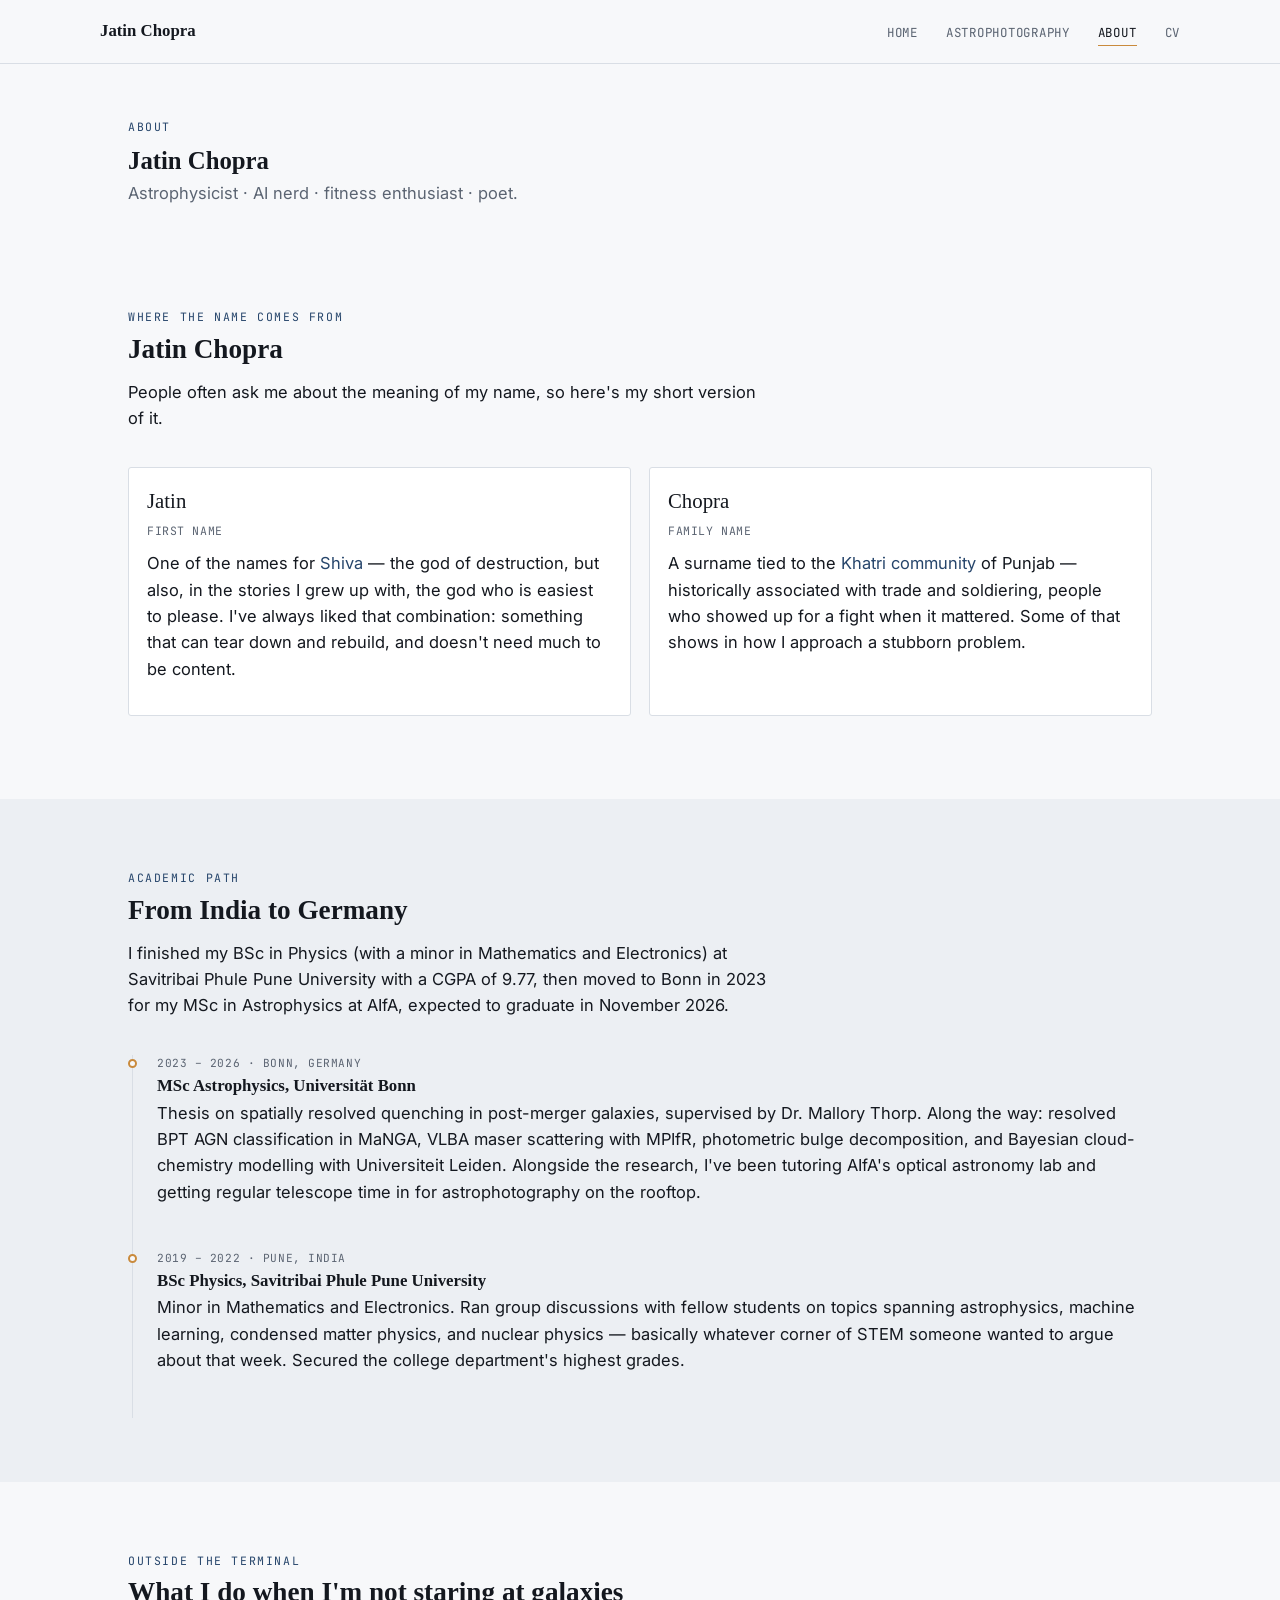
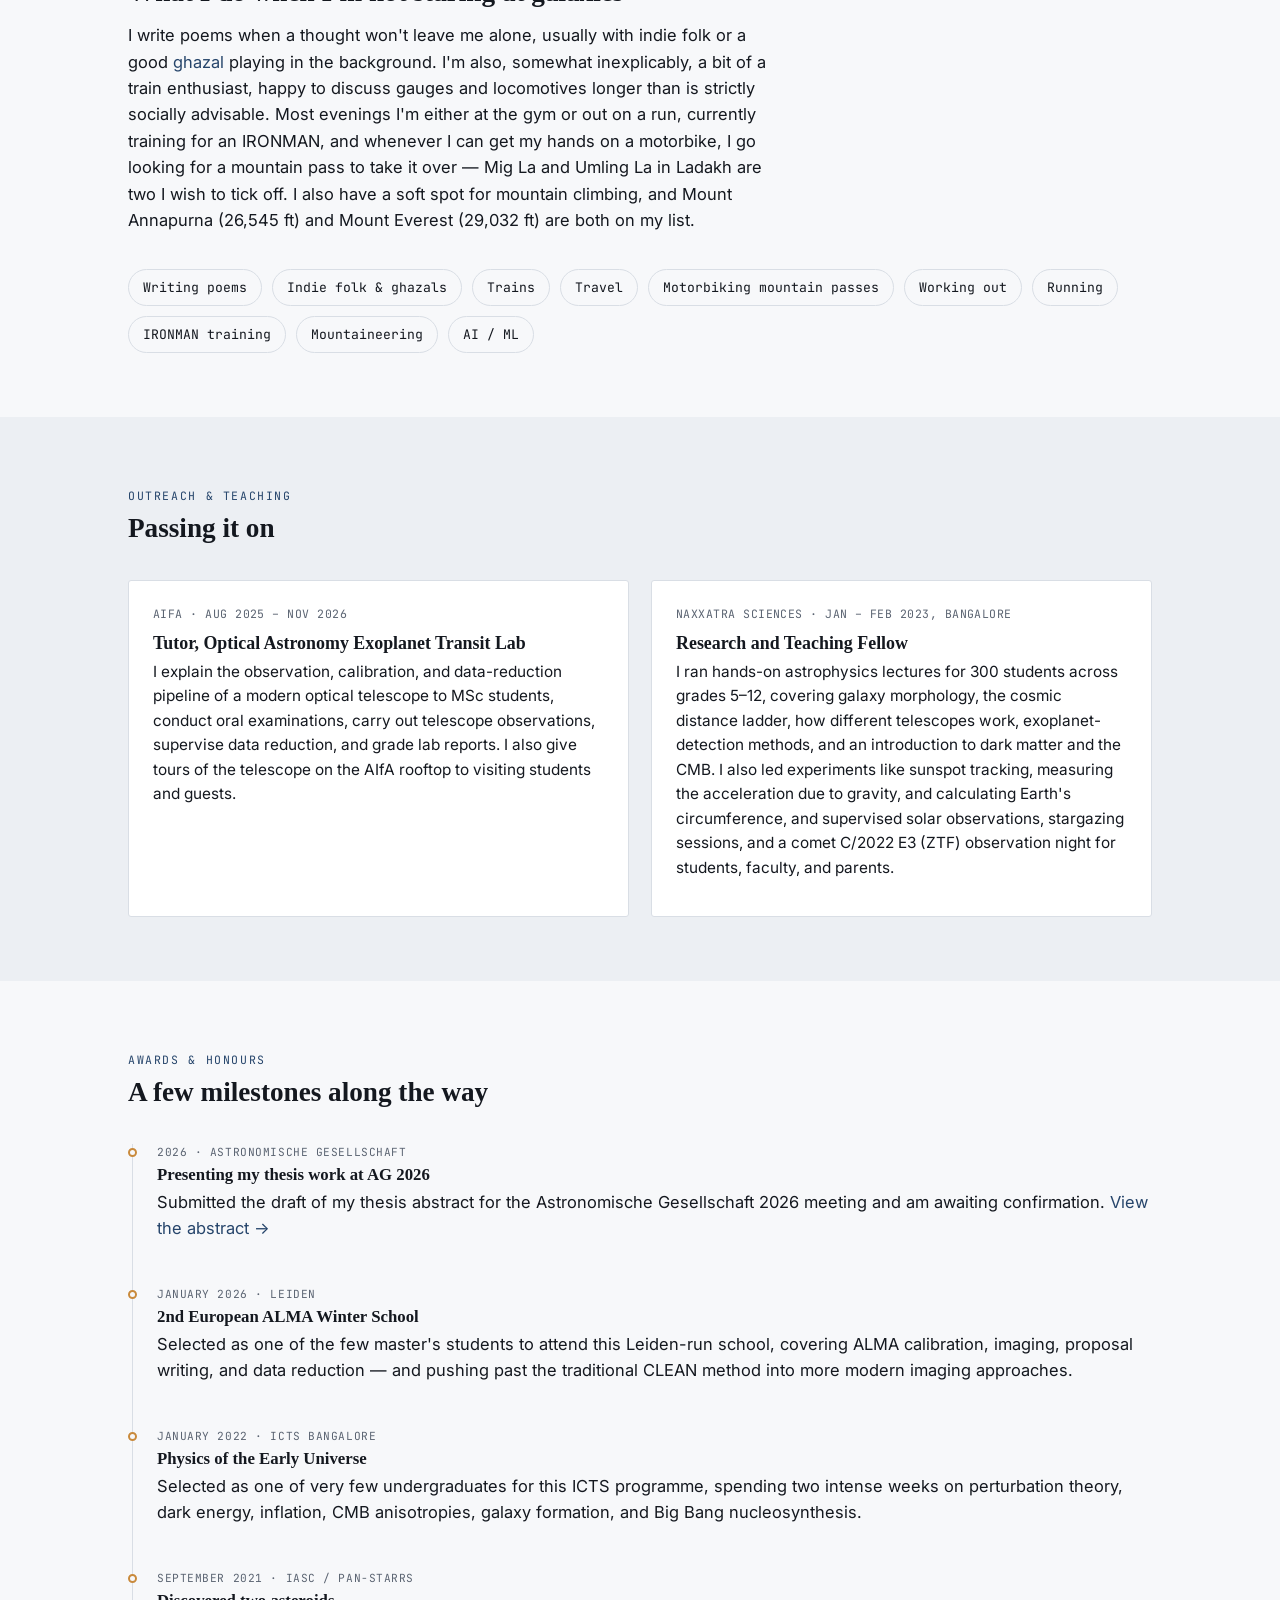
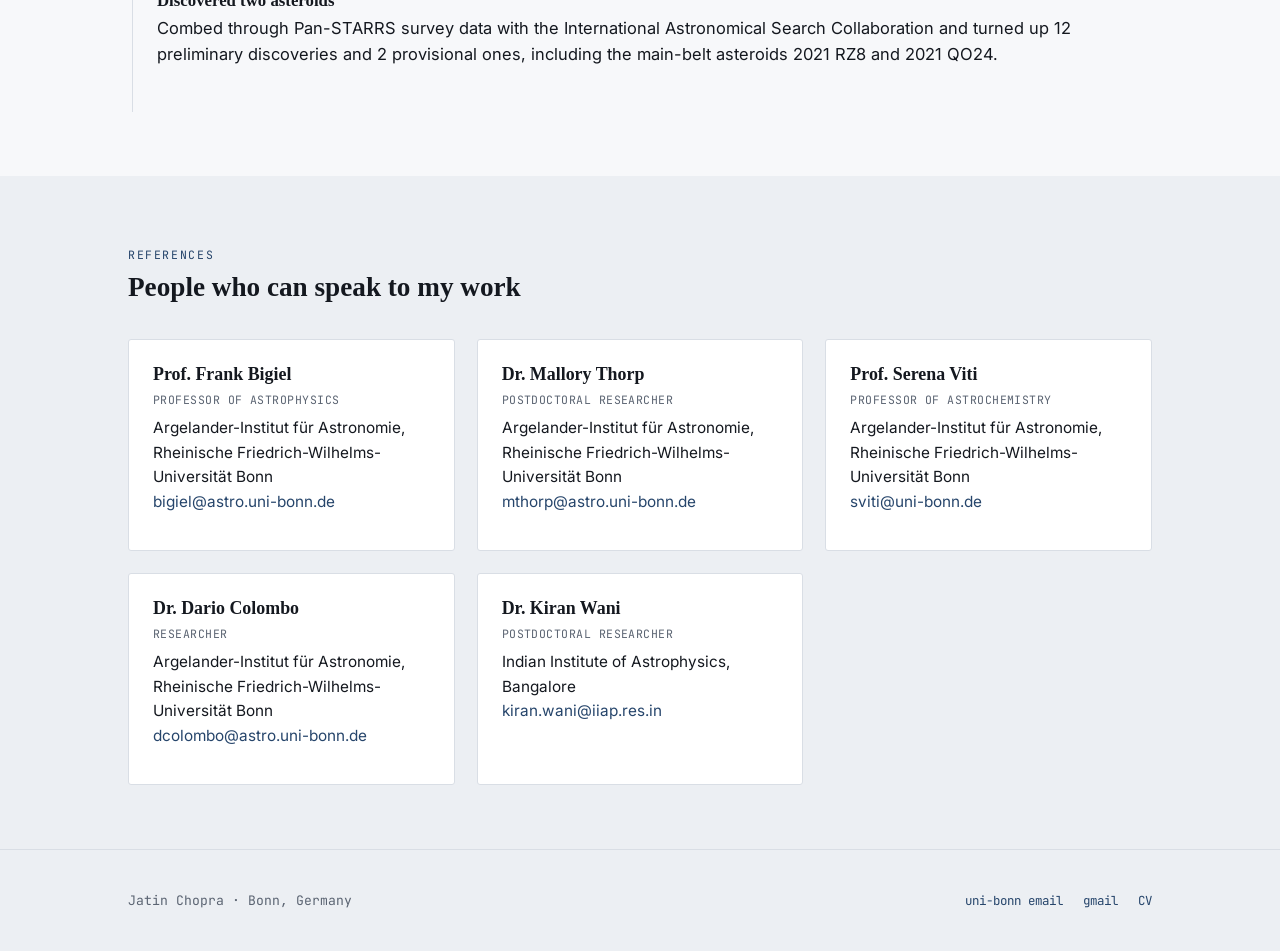
==== about.html @ f771fae5 "Update about.html" ====
<!DOCTYPE html>
<html lang="en">
<head>
<meta charset="UTF-8">
<meta name="viewport" content="width=device-width, initial-scale=1.0">
<title>About — Jatin Chopra</title>
<meta name="description" content="About Jatin Chopra: the meaning of his name, his academic path, and life outside astrophysics.">
<link rel="preconnect" href="https://fonts.googleapis.com">
<link rel="preconnect" href="https://fonts.gstatic.com" crossorigin>
<link href="https://fonts.googleapis.com/css2?family=Playfair+Display:wght@500;600;700&family=Inter:wght@400;500;600&family=JetBrains+Mono:wght@400;500&display=swap" rel="stylesheet">
<link rel="stylesheet" href="css/style.css?v=5">
</head>
<body>

<header class="site-header">
  <nav class="nav container">
    <a class="nav-name" href="index.html">Jatin Chopra</a>
    <button class="navtoggle" aria-label="Toggle navigation" aria-expanded="false">Menu</button>
    <ul class="nav-links">
      <li><a href="index.html">Home</a></li>
      <li><a href="astrophotography.html">Astrophotography</a></li>
      <li><a href="about.html" aria-current="page">About</a></li>
      <li><a href="assets/docs/Jatin_Chopra_CV.pdf">CV</a></li>
    </ul>
  </nav>
</header>

<main>

  <section style="padding:48px 0 32px;">
    <div class="container">
      <div class="eyebrow">About</div>
      <h1 style="margin-bottom:.2em;">Jatin Chopra</h1>
      <p style="color:var(--muted); margin:0;">Astrophysicist · AI nerd · fitness enthusiast · poet.</p>
    </div>
  </section>

  <!-- ============ NAME ============ -->
  <section>
    <div class="container">
      <div class="section-head">
        <div class="eyebrow">Where the name comes from</div>
        <h2>Jatin Chopra</h2>
        <p>People often ask me about the meaning of my name, so here's my short version of it.</p>
      </div>
      <div class="name-glyphs">
        <div class="name-glyph">
          <div class="word">Jatin</div>
          <div class="gloss">first name</div>
          <p style="margin-top:.6em;">One of the names for <a href="https://en.wikipedia.org/wiki/Shiva">Shiva</a> — the god of destruction, but also, in the stories I grew up with, the god who is easiest to please. I've always liked that combination: something that can tear down and rebuild, and doesn't need much to be content.</p>
        </div>
        <div class="name-glyph">
          <div class="word">Chopra</div>
          <div class="gloss">family name</div>
          <p style="margin-top:.6em;">A surname tied to the <a href="https://en.wikipedia.org/wiki/Chopra_(surname)">Khatri community</a> of Punjab — historically associated with trade and soldiering, people who showed up for a fight when it mattered. Some of that shows in how I approach a stubborn problem.</p>
        </div>
      </div>
    </div>
  </section>

  <!-- ============ ACADEMICS ============ -->
  <section class="bg-alt">
    <div class="container">
      <div class="section-head">
        <div class="eyebrow">Academic path</div>
        <h2>From India to Germany</h2>
        <p>I finished my BSc in Physics (with a minor in Mathematics and Electronics) at Savitribai Phule Pune University with a CGPA of 9.77, then moved to Bonn in 2023 for my MSc in Astrophysics at AIfA, expected to graduate in November 2026.</p>
      </div>
      <div class="timeline">
        <div class="entry">
          <div class="when">2023 – 2026 · Bonn, Germany</div>
          <h3>MSc Astrophysics, Universität Bonn</h3>
          <p>Thesis on spatially resolved quenching in post-merger galaxies, supervised by Dr. Mallory Thorp. Along the way: resolved BPT AGN classification in MaNGA, VLBA maser scattering with MPIfR, photometric bulge decomposition, and Bayesian cloud-chemistry modelling with Universiteit Leiden. Alongside the research, I've been tutoring AIfA's optical astronomy lab and getting regular telescope time in for astrophotography on the rooftop.</p>
        </div>
        <div class="entry">
          <div class="when">2019 – 2022 · Pune, India</div>
          <h3>BSc Physics, Savitribai Phule Pune University</h3>
          <p>Minor in Mathematics and Electronics. Ran group discussions with fellow students on topics spanning astrophysics, machine learning, condensed matter physics, and nuclear physics — basically whatever corner of STEM someone wanted to argue about that week. Secured the college department's highest grades.</p>
        </div>
      </div>
    </div>
  </section>

  <!-- ============ OUTSIDE THE TERMINAL ============ -->
  <section>
    <div class="container">
      <div class="section-head">
        <div class="eyebrow">Outside the terminal</div>
        <h2>What I do when I'm not staring at galaxies</h2>
        <p>I write poems when a thought won't leave me alone, usually with indie folk or a good <a href="https://en.wikipedia.org/wiki/Ghazal">ghazal</a> playing in the background. I'm also, somewhat inexplicably, a bit of a train enthusiast, happy to discuss gauges and locomotives longer than is strictly socially advisable. Most evenings I'm either at the gym or out on a run, currently training for an IRONMAN, and whenever I can get my hands on a motorbike, I go looking for a mountain pass to take it over — Mig La and Umling La in Ladakh are two  I wish to tick off. I also have a soft spot for mountain climbing, and Mount Annapurna (26,545 ft) and Mount Everest (29,032 ft) are both on my list.</p>
      </div>
      <ul class="interest-list">
        <li>Writing poems</li>
        <li>Indie folk &amp; ghazals</li>
        <li>Trains</li>
        <li>Travel</li>
        <li>Motorbiking mountain passes</li>
        <li>Working out</li>
        <li>Running</li>
        <li>IRONMAN training</li>
        <li>Mountaineering</li>
        <li>AI / ML</li>
      </ul>
    </div>
  </section>

  <!-- ============ OUTREACH ============ -->
  <section class="bg-alt">
    <div class="container">
      <div class="section-head">
        <div class="eyebrow">Outreach &amp; teaching</div>
        <h2>Passing it on</h2>
      </div>
      <div class="card-grid">
        <div class="card">
          <div class="meta">AIfA · Aug 2025 – Nov 2026</div>
          <h3>Tutor, Optical Astronomy Exoplanet Transit Lab</h3>
          <p>I explain the observation, calibration, and data-reduction pipeline of a modern optical telescope to MSc students, conduct oral examinations, carry out telescope observations, supervise data reduction, and grade lab reports. I also give tours of the telescope on the AIfA rooftop to visiting students and guests.</p>
        </div>
        <div class="card">
          <div class="meta">Naxxatra Sciences · Jan – Feb 2023, Bangalore</div>
          <h3>Research and Teaching Fellow</h3>
          <p>I ran hands-on astrophysics lectures for 300 students across grades 5–12, covering galaxy morphology, the cosmic distance ladder, how different telescopes work, exoplanet-detection methods, and an introduction to dark matter and the CMB. I also led experiments like sunspot tracking, measuring the acceleration due to gravity, and calculating Earth's circumference, and supervised solar observations, stargazing sessions, and a comet C/2022 E3 (ZTF) observation night for students, faculty, and parents.</p>
        </div>
      </div>
    </div>
  </section>

  <!-- ============ AWARDS ============ -->
  <section>
    <div class="container">
      <div class="section-head">
        <div class="eyebrow">Awards &amp; honours</div>
        <h2>A few milestones along the way</h2>
      </div>
      <div class="timeline">
        <div class="entry">
          <div class="when">2026 · Astronomische Gesellschaft</div>
          <h3>Presenting my thesis work at AG 2026</h3>
          <p>Submitted the draft of my thesis abstract for the Astronomische Gesellschaft 2026 meeting and am awaiting confirmation. <a href="https://ag2026.astronomische-gesellschaft.de/view_abstract.php?id=138">View the abstract →</a></p>
        </div>
        <div class="entry">
          <div class="when">January 2026 · Leiden</div>
          <h3>2nd European ALMA Winter School</h3>
          <p>Selected as one of the few master's students to attend this Leiden-run school, covering ALMA calibration, imaging, proposal writing, and data reduction — and pushing past the traditional CLEAN method into more modern imaging approaches.</p>
        </div>
        <div class="entry">
          <div class="when">January 2022 · ICTS Bangalore</div>
          <h3>Physics of the Early Universe</h3>
          <p>Selected as one of very few undergraduates for this ICTS programme, spending two intense weeks on perturbation theory, dark energy, inflation, CMB anisotropies, galaxy formation, and Big Bang nucleosynthesis.</p>
        </div>
        <div class="entry">
          <div class="when">September 2021 · IASC / Pan-STARRS</div>
          <h3>Discovered two asteroids</h3>
          <p>Combed through Pan-STARRS survey data with the International Astronomical Search Collaboration and turned up 12 preliminary discoveries and 2 provisional ones, including the main-belt asteroids 2021 RZ8 and 2021 QO24.</p>
        </div>
      </div>
    </div>
  </section>

  <!-- ============ REFERENCES ============ -->
  <section class="bg-alt">
    <div class="container">
      <div class="section-head">
        <div class="eyebrow">References</div>
        <h2>People who can speak to my work</h2>
      </div>
      <div class="card-grid">
        <div class="card">
          <h3>Prof. Frank Bigiel</h3>
          <p class="meta" style="margin-bottom:.6em;">Professor of Astrophysics</p>
          <p>Argelander-Institut für Astronomie, Rheinische Friedrich-Wilhelms-Universität Bonn<br><a href="mailto:bigiel@astro.uni-bonn.de">bigiel@astro.uni-bonn.de</a></p>
        </div>
        <div class="card">
          <h3>Dr. Mallory Thorp</h3>
          <p class="meta" style="margin-bottom:.6em;">Postdoctoral Researcher</p>
          <p>Argelander-Institut für Astronomie, Rheinische Friedrich-Wilhelms-Universität Bonn<br><a href="mailto:mthorp@astro.uni-bonn.de">mthorp@astro.uni-bonn.de</a></p>
        </div>
        <div class="card">
          <h3>Prof. Serena Viti</h3>
          <p class="meta" style="margin-bottom:.6em;">Professor of Astrochemistry</p>
          <p>Argelander-Institut für Astronomie, Rheinische Friedrich-Wilhelms-Universität Bonn<br><a href="mailto:sviti@uni-bonn.de">sviti@uni-bonn.de</a></p>
        </div>
        <div class="card">
          <h3>Dr. Dario Colombo</h3>
          <p class="meta" style="margin-bottom:.6em;">Researcher</p>
          <p>Argelander-Institut für Astronomie, Rheinische Friedrich-Wilhelms-Universität Bonn<br><a href="mailto:dcolombo@astro.uni-bonn.de">dcolombo@astro.uni-bonn.de</a></p>
        </div>
        <div class="card">
          <h3>Dr. Kiran Wani</h3>
          <p class="meta" style="margin-bottom:.6em;">Postdoctoral Researcher</p>
          <p>Indian Institute of Astrophysics, Bangalore<br><a href="mailto:kiran.wani@iiap.res.in">kiran.wani@iiap.res.in</a></p>
        </div>
      </div>
    </div>
  </section>

</main>

<footer class="site-footer">
  <div class="container footer-grid">
    <span class="footer-note">Jatin Chopra · Bonn, Germany</span>
    <ul class="footer-links">
      <li><a href="mailto:s56jchop@uni-bonn.de">uni-bonn email</a></li>
      <li><a href="mailto:choprajatin4421@gmail.com">gmail</a></li>
      <li><a href="assets/docs/Jatin_Chopra_CV.pdf">CV</a></li>
    </ul>
  </div>
</footer>

<script src="js/main.js"></script>
</body>
</html>
---- css/style.css ----
/* =========================================================
   Jatin Chopra — personal site
   Design tokens
   ========================================================= */
:root{
  --bg:        #F7F8FA;
  --bg-alt:    #ECEFF3;
  --panel:     #FFFFFF;
  --ink:       #14181F;
  --muted:     #5B6472;
  --line:      #D9DEE5;
  --accent:    #26456B;   /* deep sky indigo   */
  --accent-2:  #C98A3C;   /* warm starlight amber, used sparingly */
  --accent-soft: #E7ECF3;
  --mono: 'JetBrains Mono', ui-monospace, SFMono-Regular, Menlo, monospace;
  --serif: 'Fraunces', Georgia, 'Times New Roman', serif;
  --sans: 'Inter', -apple-system, BlinkMacSystemFont, 'Segoe UI', sans-serif;
  --radius: 3px;
  --maxw: 1080px;
}

*, *::before, *::after{ box-sizing:border-box; }
html{ scroll-behavior:smooth; }
body{
  margin:0;
  background:var(--bg);
  color:var(--ink);
  font-family:var(--sans);
  font-size:16.5px;
  line-height:1.6;
  -webkit-font-smoothing:antialiased;
}
img{ max-width:100%; display:block; }
a{ color:var(--accent); text-decoration:none; }
a:hover{ text-decoration:underline; }
a:focus-visible, button:focus-visible, .navtoggle:focus-visible{
  outline:2px solid var(--accent-2);
  outline-offset:3px;
}
h1,h2,h3{ font-family:var(--serif); font-weight:600; line-height:1.15; margin:0 0 .5em; color:var(--ink); }
p{ margin:0 0 1em; }
.container{ max-width:var(--maxw); margin:0 auto; padding:0 28px; }

.eyebrow{
  font-family:var(--mono);
  font-size:.72rem;
  letter-spacing:.14em;
  text-transform:uppercase;
  color:var(--accent);
  display:inline-block;
  margin-bottom:.9em;
}

/* ---------------------------------------------------------
   Nav
   --------------------------------------------------------- */
.site-header{
  border-bottom:1px solid var(--line);
  background:var(--bg);
  position:sticky; top:0; z-index:50;
}
.nav{
  display:flex; align-items:center; justify-content:space-between;
  padding:18px 0;
}
.nav-name{
  font-family:var(--serif);
  font-weight:600;
  font-size:1.05rem;
  color:var(--ink);
  text-decoration:none;
}
.nav-name:hover{ text-decoration:none; color:var(--accent); }
.nav-links{
  display:flex; gap:28px; list-style:none; margin:0; padding:0;
}
.nav-links a{
  font-family:var(--mono);
  font-size:.78rem;
  letter-spacing:.06em;
  text-transform:uppercase;
  color:var(--muted);
  padding-bottom:4px;
  border-bottom:1px solid transparent;
}
.nav-links a:hover, .nav-links a[aria-current="page"]{
  color:var(--ink);
  text-decoration:none;
  border-bottom:1px solid var(--accent-2);
}
.navtoggle{
  display:none;
  background:none; border:1px solid var(--line); border-radius:var(--radius);
  padding:8px 10px; cursor:pointer; color:var(--ink);
}

/* ---------------------------------------------------------
   Hero
   --------------------------------------------------------- */
.hero{
  position:relative;
  padding:64px 0 56px;
  background-image: radial-gradient(var(--line) 1px, transparent 1px);
  background-size: 22px 22px;
  background-position: -8px -8px;
  overflow:hidden;
}
.hero::after{
  /* fade the star-field so it reads as texture, not pattern */
  content:"";
  position:absolute; inset:0;
  background:linear-gradient(180deg, rgba(247,248,250,.35) 0%, var(--bg) 78%);
  pointer-events:none;
}
.hero-grid{
  position:relative; z-index:1;
  display:grid;
  grid-template-columns:1.25fr .75fr;
  gap:48px;
  align-items:center;
}
.hero h1{ font-size:clamp(2.1rem, 4vw, 3.1rem); }
.hero .tagline{ font-size:1.15rem; color:var(--muted); max-width:46ch; }
.hero .lede{ max-width:56ch; color:var(--ink); }

.status-pill{
  display:inline-flex; align-items:center; gap:8px;
  font-family:var(--mono); font-size:.75rem; letter-spacing:.03em;
  background:var(--accent-soft); color:var(--accent);
  border:1px solid var(--accent); border-radius:20px;
  padding:6px 14px; margin-bottom:1.2em;
}
.status-pill .dot{
  width:7px; height:7px; border-radius:50%;
  background:var(--accent-2);
  box-shadow:0 0 0 3px rgba(201,138,60,.25);
}

/* Portrait — telescope-eyepiece framing */
.portrait-wrap{ display:flex; justify-content:center; }
.portrait-frame{
  position:relative;
  width:min(280px, 80%);
  aspect-ratio:1/1;
  border-radius:50%;
  border:1px solid var(--line);
  padding:10px;
}
.portrait-frame::before{
  content:"";
  position:absolute; inset:0;
  border-radius:50%;
  border:1px dashed var(--line);
  margin:0;
}
.portrait-frame .tick{
  position:absolute;
  background:var(--accent-2);
}
.portrait-frame .tick.n{ top:-1px; left:50%; width:1px; height:12px; transform:translateX(-50%); }
.portrait-frame .tick.s{ bottom:-1px; left:50%; width:1px; height:12px; transform:translateX(-50%); }
.portrait-frame .tick.e{ right:-1px; top:50%; height:1px; width:12px; transform:translateY(-50%); }
.portrait-frame .tick.w{ left:-1px; top:50%; height:1px; width:12px; transform:translateY(-50%); }
.portrait-frame .img-slot{
  width:100%; height:100%;
  border-radius:50%;
  overflow:hidden;
  background:var(--bg-alt);
  display:flex; align-items:center; justify-content:center;
  color:var(--muted);
  font-family:var(--mono); font-size:.7rem; text-align:center; padding:14px;
}
.portrait-frame img{ width:100%; height:100%; object-fit:cover; border-radius:50%; }

/* ---------------------------------------------------------
   Observation log — signature element
   --------------------------------------------------------- */
.log-card{
  margin-top:36px;
  background:var(--ink);
  color:#DDE3EA;
  border-radius:var(--radius);
  font-family:var(--mono);
  font-size:.82rem;
  overflow:hidden;
}
.log-card .log-title{
  display:flex; align-items:center; gap:8px;
  padding:9px 16px;
  background:#1D2530;
  color:#8B95A3;
  font-size:.72rem;
  letter-spacing:.08em;
  text-transform:uppercase;
}
.log-card .log-title .lights{ display:flex; gap:5px; margin-right:6px; }
.log-card .log-title .lights span{ width:7px; height:7px; border-radius:50%; background:#3A4452; display:inline-block; }
.log-card .log-body{ padding:16px 20px 18px; }
.log-row{ display:flex; gap:14px; padding:3px 0; }
.log-row .k{ color:#7C8798; width:110px; flex:none; }
.log-row .v{ color:#E7ECF3; }
.log-row .v a{ color:#E7ECF3; text-decoration:underline; }
.log-row .v.highlight{ color:var(--accent-2); }
.cursor{ display:inline-block; width:7px; height:1em; background:var(--accent-2); vertical-align:text-bottom; animation:blink 1.1s steps(1) infinite; }
@keyframes blink{ 50%{ opacity:0; } }

/* ---------------------------------------------------------
   Sections
   --------------------------------------------------------- */
section{ padding:64px 0; }
.section-head{ margin-bottom:36px; max-width:64ch; }
.section-head h2{ font-size:1.7rem; }
.section-head .eyebrow{ margin-bottom:.6em; }
.bg-alt{ background:var(--bg-alt); }

.card-grid{
  display:grid;
  grid-template-columns:repeat(auto-fit, minmax(280px,1fr));
  gap:22px;
}
.card{
  background:var(--panel);
  border:1px solid var(--line);
  border-radius:var(--radius);
  padding:24px 24px 22px;
}
.card h3{ font-size:1.12rem; margin-bottom:.35em; }
.card .meta{ font-family:var(--mono); font-size:.72rem; letter-spacing:.04em; color:var(--muted); text-transform:uppercase; margin-bottom:.8em; }
.card p{ color:var(--ink); font-size:.96rem; margin-bottom:.9em; }
.tag-row{ display:flex; flex-wrap:wrap; gap:6px; }
.tag{
  font-family:var(--mono); font-size:.68rem; letter-spacing:.02em;
  background:var(--accent-soft); color:var(--accent);
  border-radius:20px; padding:3px 10px;
}

.cta-row{ display:flex; gap:14px; flex-wrap:wrap; margin-top:1.4em; }
.btn{
  font-family:var(--mono); font-size:.78rem; letter-spacing:.03em; text-transform:uppercase;
  padding:11px 20px; border-radius:var(--radius);
  border:1px solid var(--accent);
}
.btn-primary{ background:var(--accent); color:#fff; }
.btn-primary:hover{ background:#1D3555; text-decoration:none; }
.btn-ghost{ color:var(--accent); background:transparent; }
.btn-ghost:hover{ background:var(--accent-soft); text-decoration:none; }

/* ---------------------------------------------------------
   Gallery (astrophotography)
   --------------------------------------------------------- */
.gallery{
  display:grid;
  grid-template-columns:repeat(auto-fit, minmax(300px,1fr));
  gap:26px;
}
.frame{
  background:var(--panel);
  border:1px solid var(--line);
  border-radius:var(--radius);
  overflow:hidden;
}
.frame .plate{
  aspect-ratio:4/3;
  background:
    radial-gradient(var(--line) 1px, transparent 1px) 0 0/16px 16px,
    var(--bg-alt);
  display:flex; align-items:center; justify-content:center;
  color:var(--muted); font-family:var(--mono); font-size:.72rem; text-align:center; padding:16px;
}
.frame .plate img{ width:100%; height:100%; object-fit:cover; }
.frame .caption{ padding:16px 18px 18px; }
.frame .caption h3{ font-size:1.05rem; margin-bottom:.15em; }
.frame .obj-meta{ font-family:var(--mono); font-size:.72rem; color:var(--muted); margin-bottom:.7em; letter-spacing:.02em; }
.frame .obj-meta span{ display:inline-block; margin-right:10px; }
.frame .obj-meta b{ color:var(--ink); font-weight:600; }

/* ---------------------------------------------------------
   About page bits
   --------------------------------------------------------- */
.split{
  display:grid;
  grid-template-columns:1fr 1fr;
  gap:44px;
  align-items:start;
}
.name-glyphs{
  display:flex; gap:18px; margin:1.2em 0;
}
.name-glyph{
  flex:1; border:1px solid var(--line); border-radius:var(--radius);
  padding:16px 18px; background:var(--panel);
}
.name-glyph .word{ font-family:var(--serif); font-size:1.3rem; margin-bottom:.2em; }
.name-glyph .gloss{ font-family:var(--mono); font-size:.72rem; color:var(--muted); text-transform:uppercase; letter-spacing:.05em; }

.interest-list{ list-style:none; margin:0; padding:0; display:flex; flex-wrap:wrap; gap:10px; }
.interest-list li{
  font-family:var(--mono); font-size:.82rem;
  border:1px solid var(--line); border-radius:20px;
  padding:7px 14px; color:var(--ink);
}

.timeline{ border-left:1px solid var(--line); padding-left:24px; margin-left:4px; }
.timeline .entry{ position:relative; padding-bottom:28px; }
.timeline .entry::before{
  content:""; position:absolute; left:-29px; top:4px;
  width:9px; height:9px; border-radius:50%;
  background:var(--bg); border:2px solid var(--accent-2);
}
.timeline .entry .when{ font-family:var(--mono); font-size:.7rem; color:var(--muted); text-transform:uppercase; letter-spacing:.05em; margin-bottom:.3em; }
.timeline .entry h3{ font-size:1.05rem; margin-bottom:.25em; }

/* ---------------------------------------------------------
   Footer
   --------------------------------------------------------- */
.site-footer{
  border-top:1px solid var(--line);
  padding:40px 0;
  background:var(--bg-alt);
}
.footer-grid{ display:flex; justify-content:space-between; flex-wrap:wrap; gap:20px; align-items:center; }
.footer-links{ display:flex; gap:20px; flex-wrap:wrap; list-style:none; margin:0; padding:0; font-family:var(--mono); font-size:.78rem; }
.footer-note{ color:var(--muted); font-size:.82rem; font-family:var(--mono); }

/* ---------------------------------------------------------
   Responsive
   --------------------------------------------------------- */
@media (max-width:820px){
  .hero-grid{ grid-template-columns:1fr; }
  .portrait-wrap{ order:-1; margin-bottom:8px; }
  .split{ grid-template-columns:1fr; }
  .name-glyphs{ flex-direction:column; }
}
@media (max-width:680px){
  .nav-links{
    position:fixed; inset:60px 0 auto 0; background:var(--bg);
    flex-direction:column; gap:0; border-bottom:1px solid var(--line);
    padding:8px 28px 16px; transform:translateY(-8px); opacity:0; pointer-events:none;
    transition:opacity .15s ease, transform .15s ease;
  }
  .nav-links.open{ opacity:1; transform:translateY(0); pointer-events:auto; }
  .nav-links li{ border-bottom:1px solid var(--line); }
  .nav-links a{ display:block; padding:14px 0; border-bottom:none !important; }
  .navtoggle{ display:inline-flex; }
  .log-row{ flex-direction:column; gap:1px; }
  .log-row .k{ width:auto; }
}
@media (prefers-reduced-motion: reduce){
  .cursor{ animation:none; }
  html{ scroll-behavior:auto; }
}
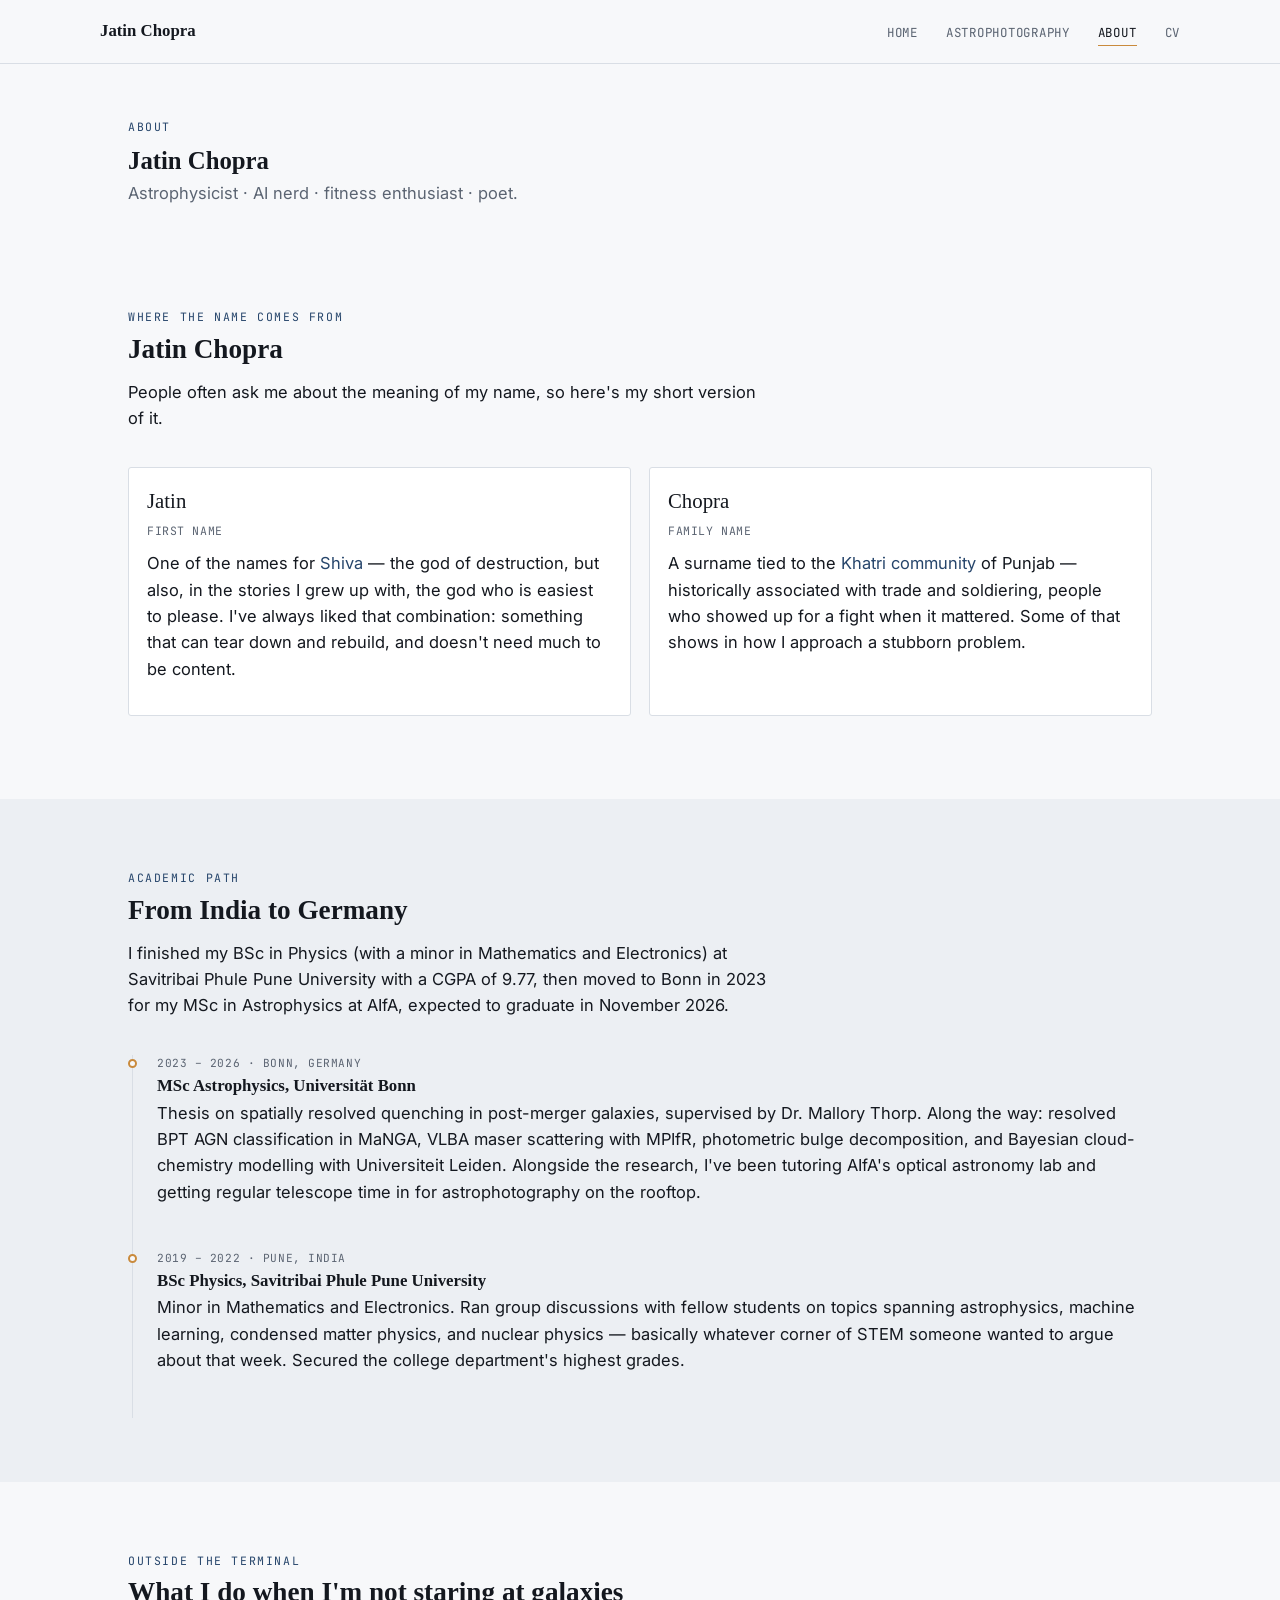
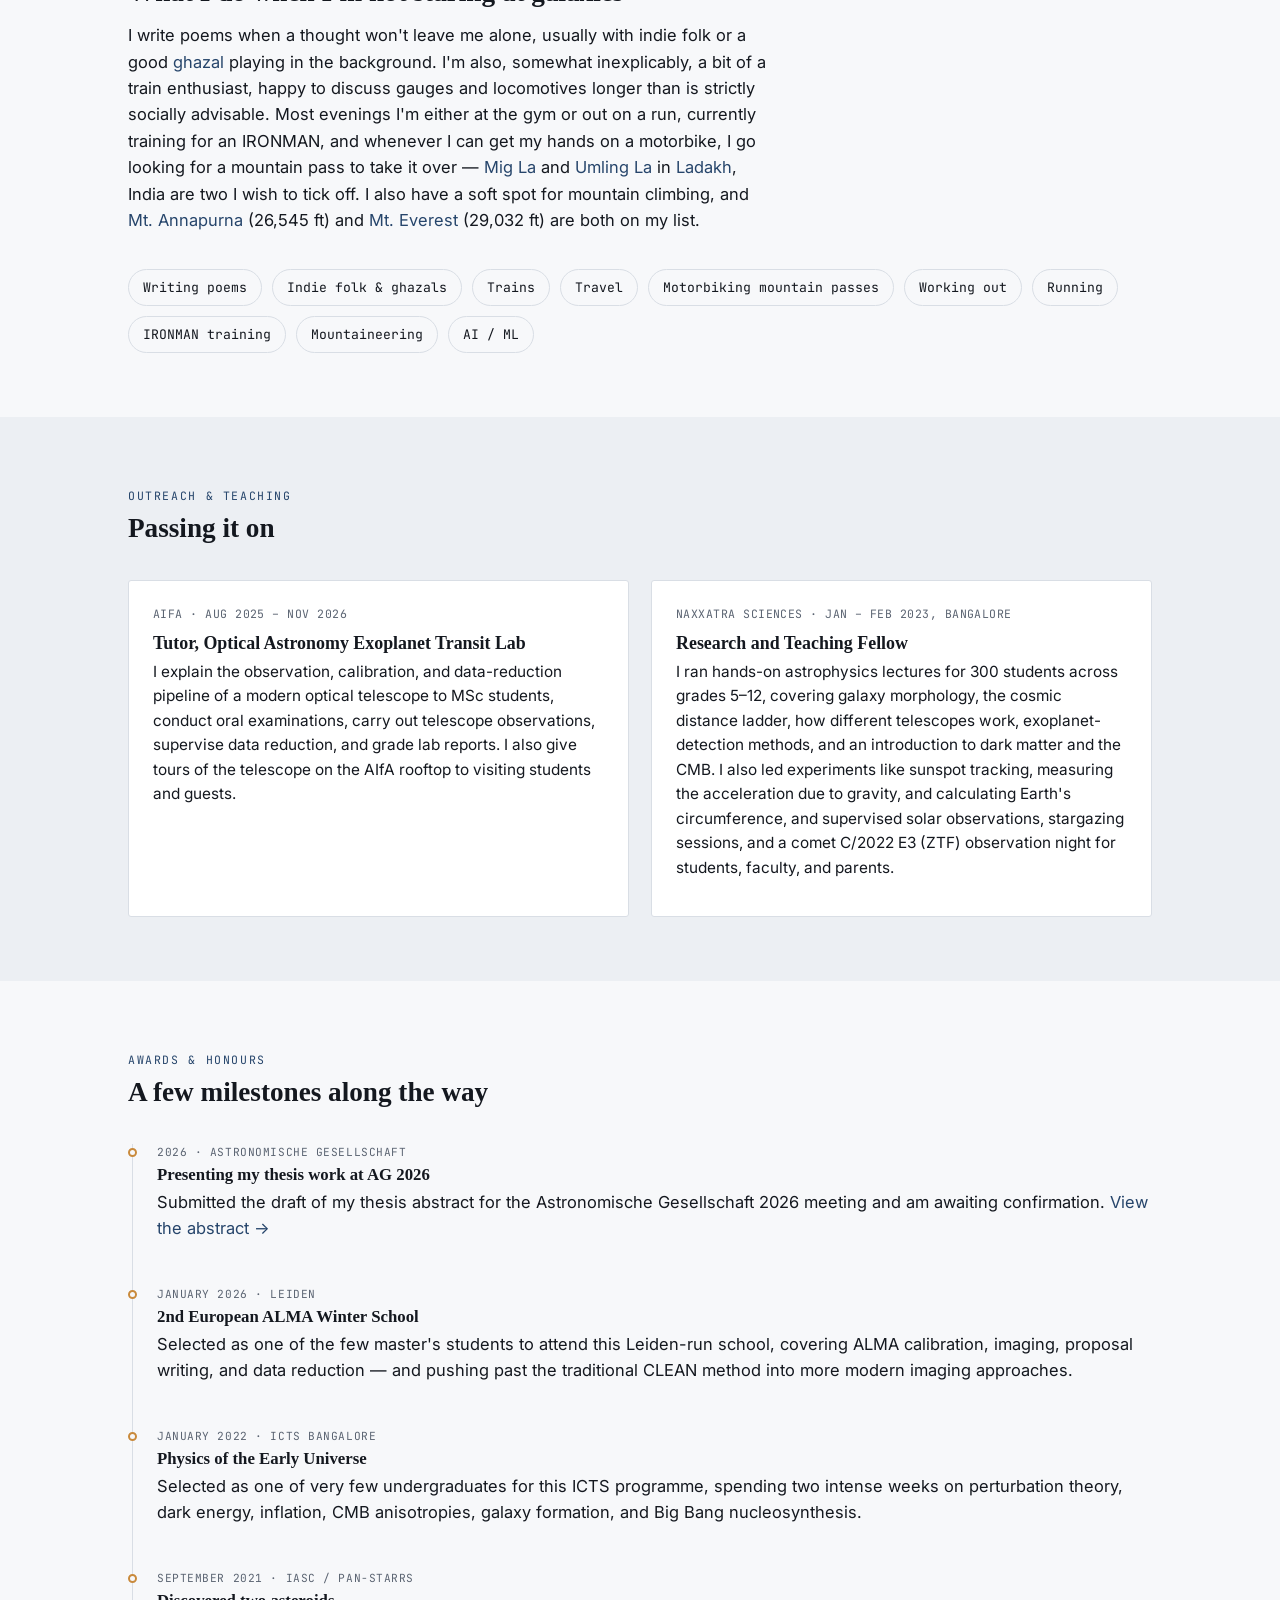
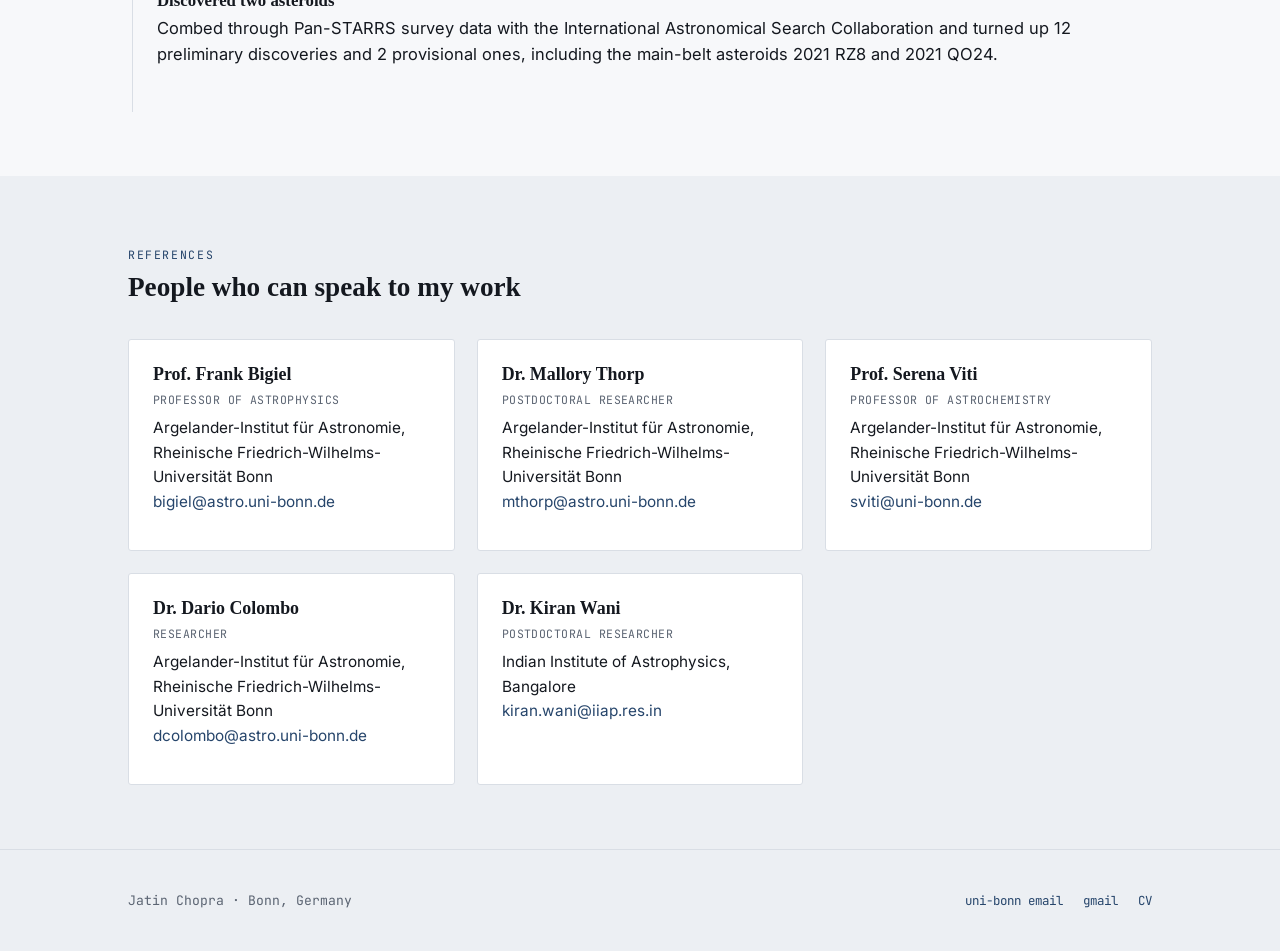
==== commit 1eb15dff: "Update about.html" ====
--- a/about.html
+++ b/about.html
@@ -87,7 +87,7 @@
       <div class="section-head">
         <div class="eyebrow">Outside the terminal</div>
         <h2>What I do when I'm not staring at galaxies</h2>
-        <p>I write poems when a thought won't leave me alone, usually with indie folk or a good <a href="https://en.wikipedia.org/wiki/Ghazal">ghazal</a> playing in the background. I'm also, somewhat inexplicably, a bit of a train enthusiast, happy to discuss gauges and locomotives longer than is strictly socially advisable. Most evenings I'm either at the gym or out on a run, currently training for an IRONMAN, and whenever I can get my hands on a motorbike, I go looking for a mountain pass to take it over — Mig La and Umling La in Ladakh are two  I wish to tick off. I also have a soft spot for mountain climbing, and Mount Annapurna (26,545 ft) and Mount Everest (29,032 ft) are both on my list.</p>
+        <p>I write poems when a thought won't leave me alone, usually with indie folk or a good <a href="https://en.wikipedia.org/wiki/Ghazal">ghazal</a> playing in the background. I'm also, somewhat inexplicably, a bit of a train enthusiast, happy to discuss gauges and locomotives longer than is strictly socially advisable. Most evenings I'm either at the gym or out on a run, currently training for an IRONMAN, and whenever I can get my hands on a motorbike, I go looking for a mountain pass to take it over — <a href="https://en.wikipedia.org/wiki/Mig_La">Mig La</a> and <a href="https://en.wikipedia.org/wiki/Umling_La">Umling La</a> in <a href="https://en.wikipedia.org/wiki/Ladakh">Ladakh</a>, India are two  I wish to tick off. I also have a soft spot for mountain climbing, and <a href="https://en.wikipedia.org/wiki/Annapurna">Mt. Annapurna</a> (26,545 ft) and <a href="https://en.wikipedia.org/wiki/Everest">Mt. Everest</a> (29,032 ft) are both on my list.</p>
       </div>
       <ul class="interest-list">
         <li>Writing poems</li>
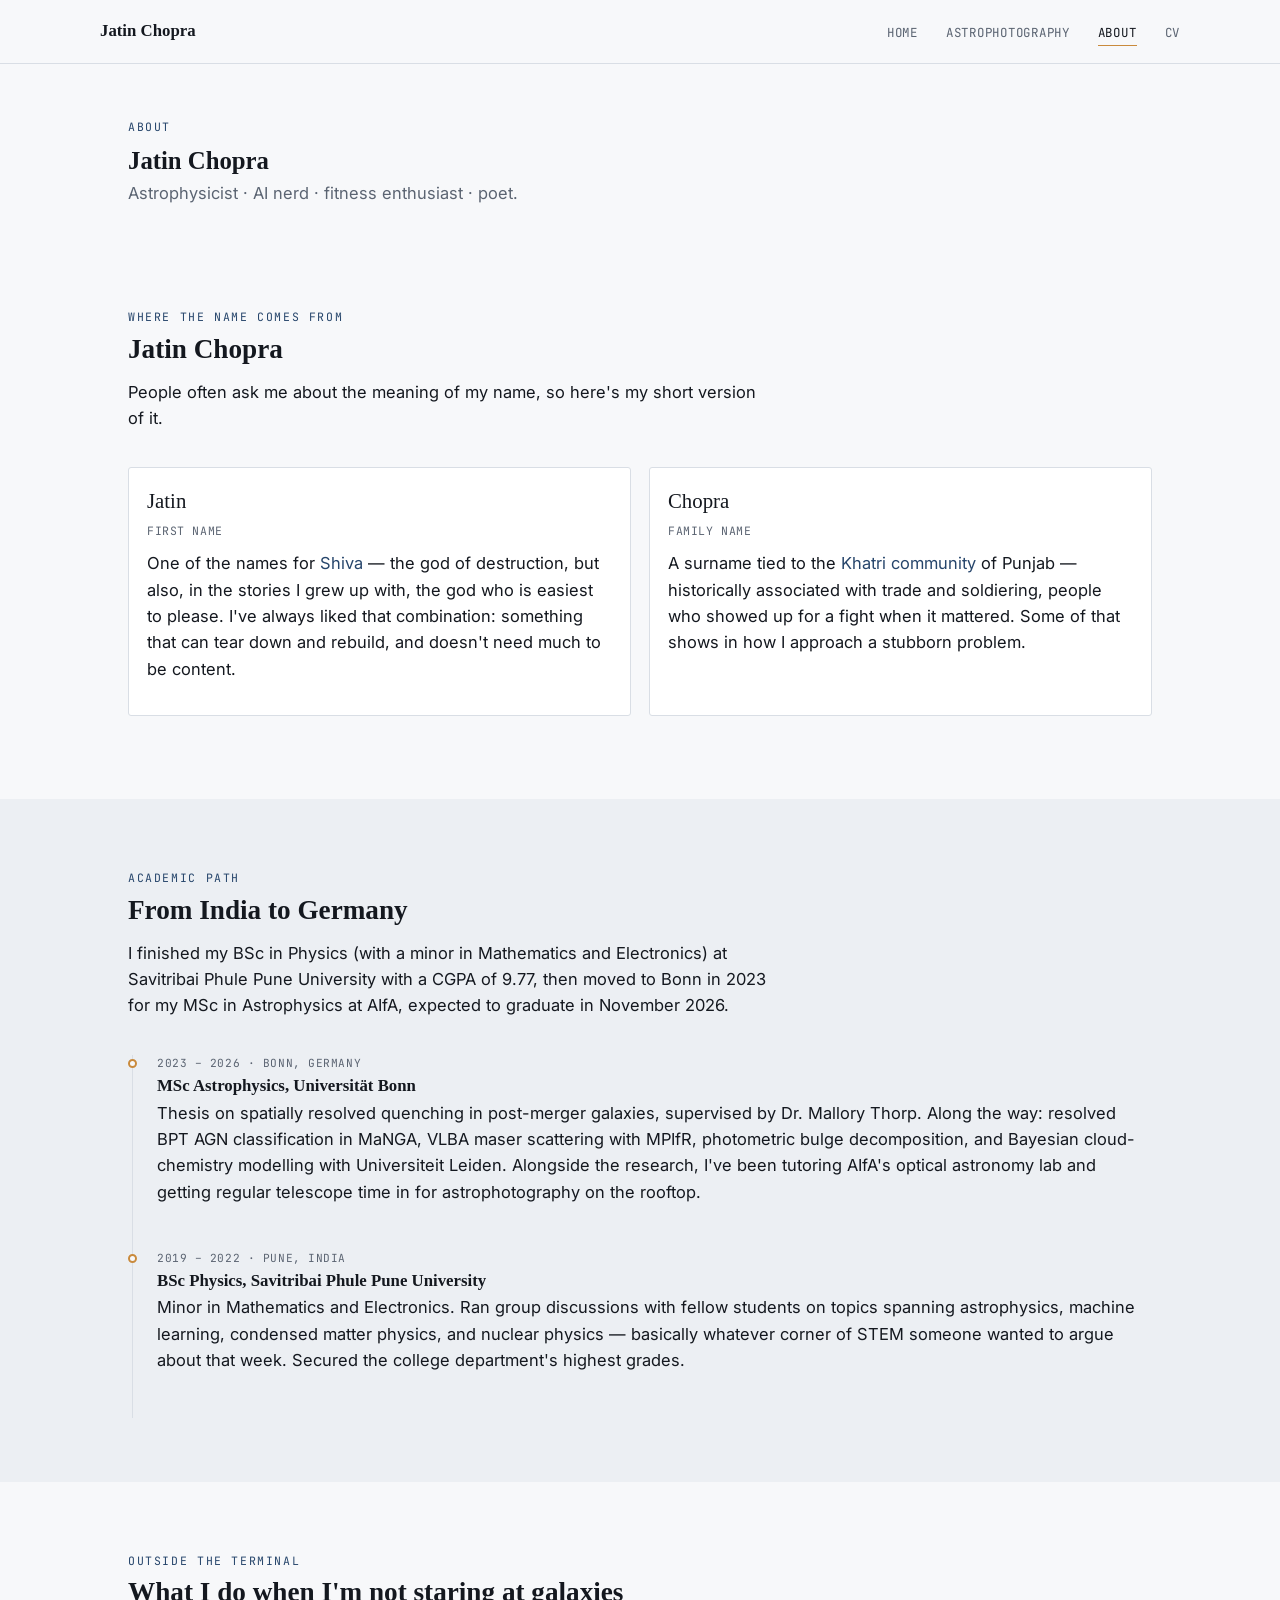
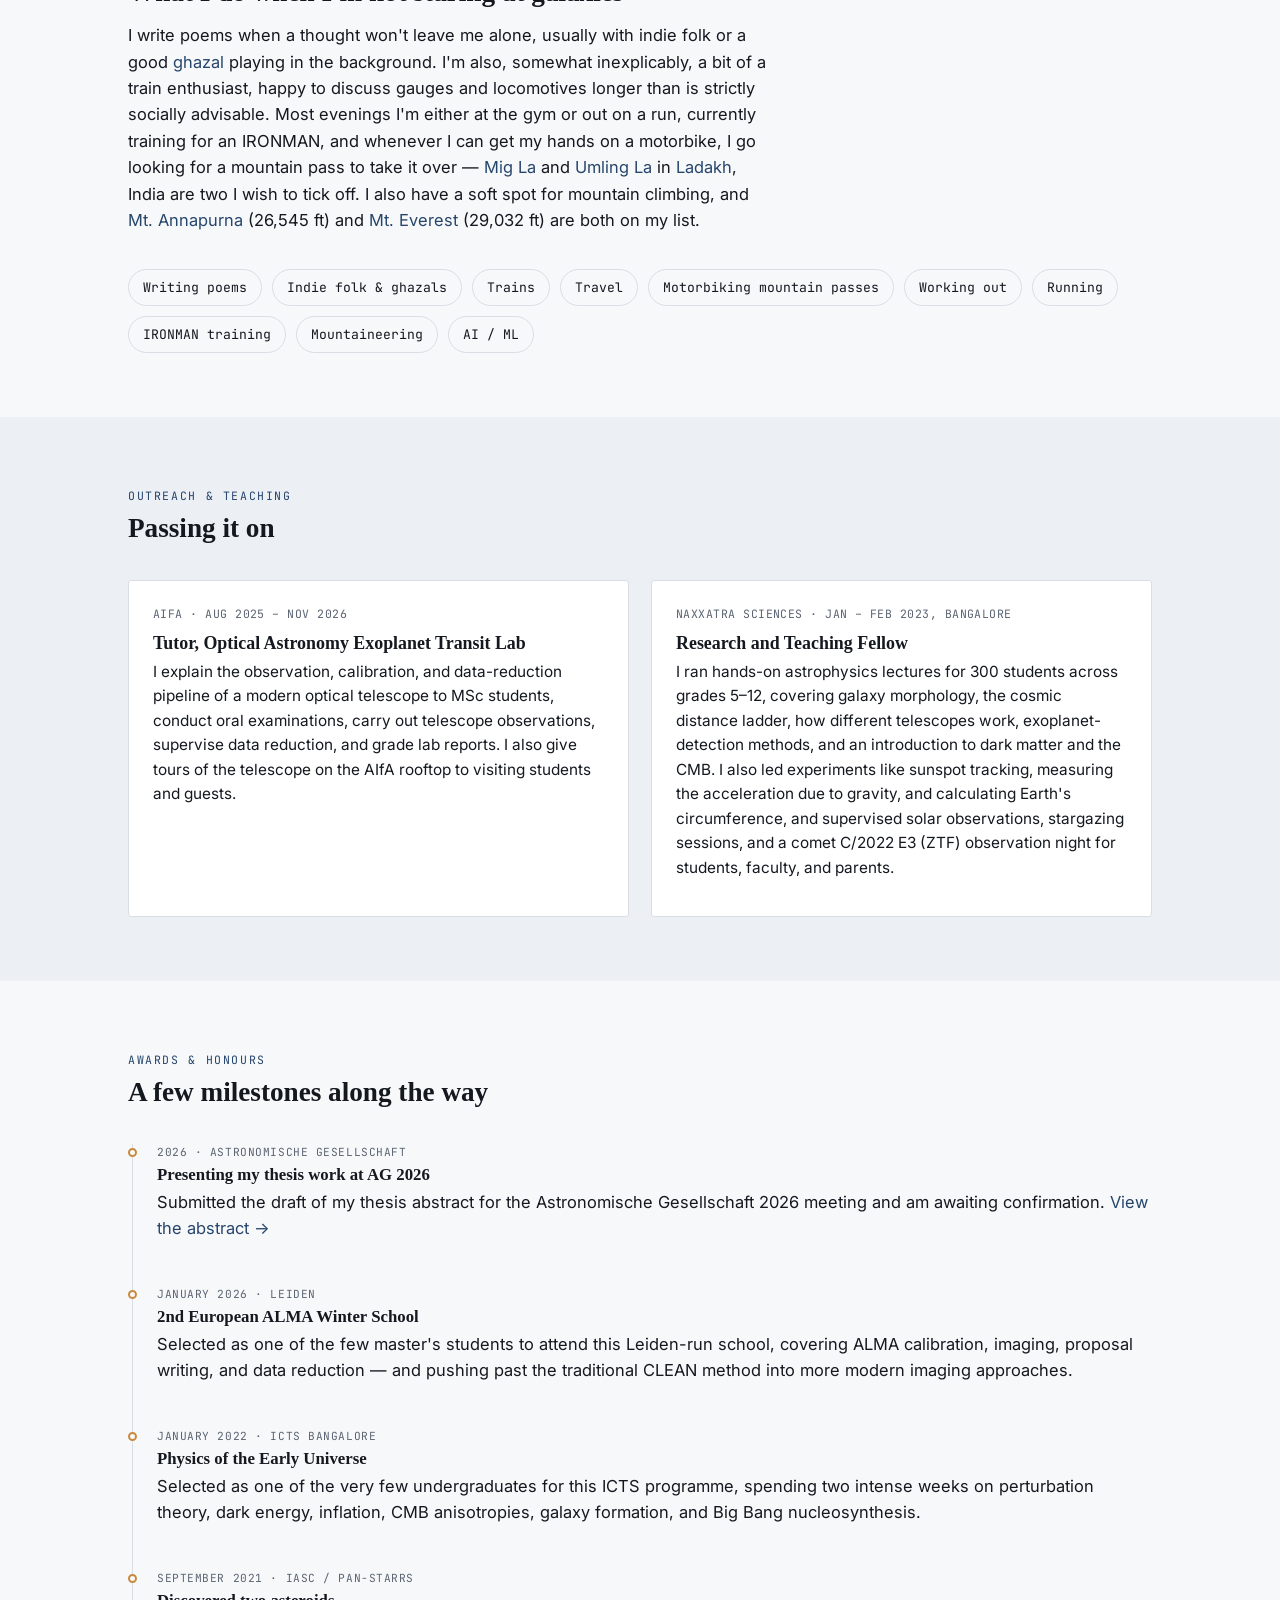
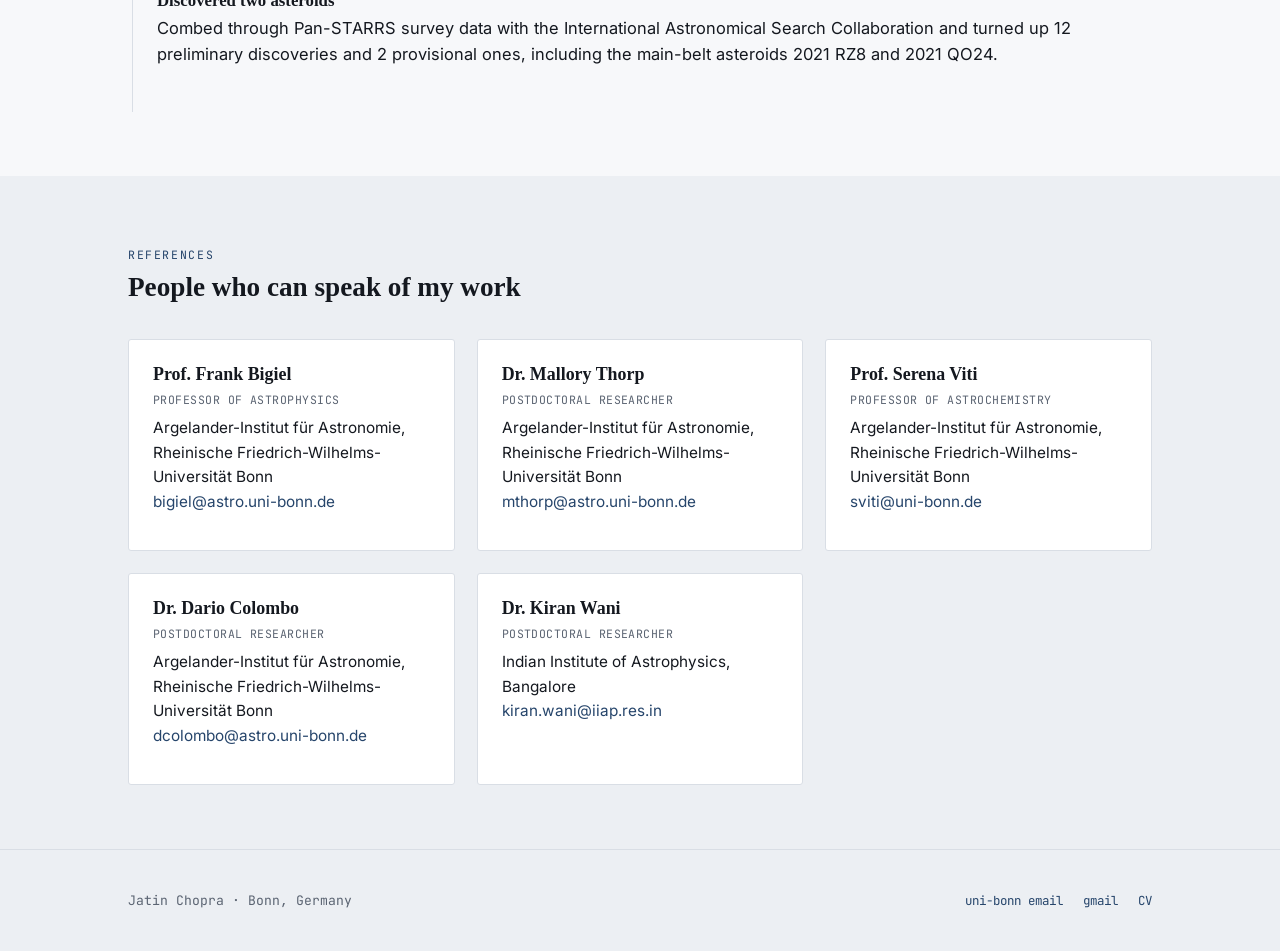
==== commit e77c7911: "Correct phrasing in about.html content" ====
--- a/about.html
+++ b/about.html
@@ -147,7 +147,7 @@
         <div class="entry">
           <div class="when">January 2022 · ICTS Bangalore</div>
           <h3>Physics of the Early Universe</h3>
-          <p>Selected as one of very few undergraduates for this ICTS programme, spending two intense weeks on perturbation theory, dark energy, inflation, CMB anisotropies, galaxy formation, and Big Bang nucleosynthesis.</p>
+          <p>Selected as one of the very few undergraduates for this ICTS programme, spending two intense weeks on perturbation theory, dark energy, inflation, CMB anisotropies, galaxy formation, and Big Bang nucleosynthesis.</p>
         </div>
         <div class="entry">
           <div class="when">September 2021 · IASC / Pan-STARRS</div>
@@ -163,7 +163,7 @@
     <div class="container">
       <div class="section-head">
         <div class="eyebrow">References</div>
-        <h2>People who can speak to my work</h2>
+        <h2>People who can speak of my work</h2>
       </div>
       <div class="card-grid">
         <div class="card">
@@ -183,7 +183,7 @@
         </div>
         <div class="card">
           <h3>Dr. Dario Colombo</h3>
-          <p class="meta" style="margin-bottom:.6em;">Researcher</p>
+          <p class="meta" style="margin-bottom:.6em;">Postdoctoral Researcher</p>
           <p>Argelander-Institut für Astronomie, Rheinische Friedrich-Wilhelms-Universität Bonn<br><a href="mailto:dcolombo@astro.uni-bonn.de">dcolombo@astro.uni-bonn.de</a></p>
         </div>
         <div class="card">
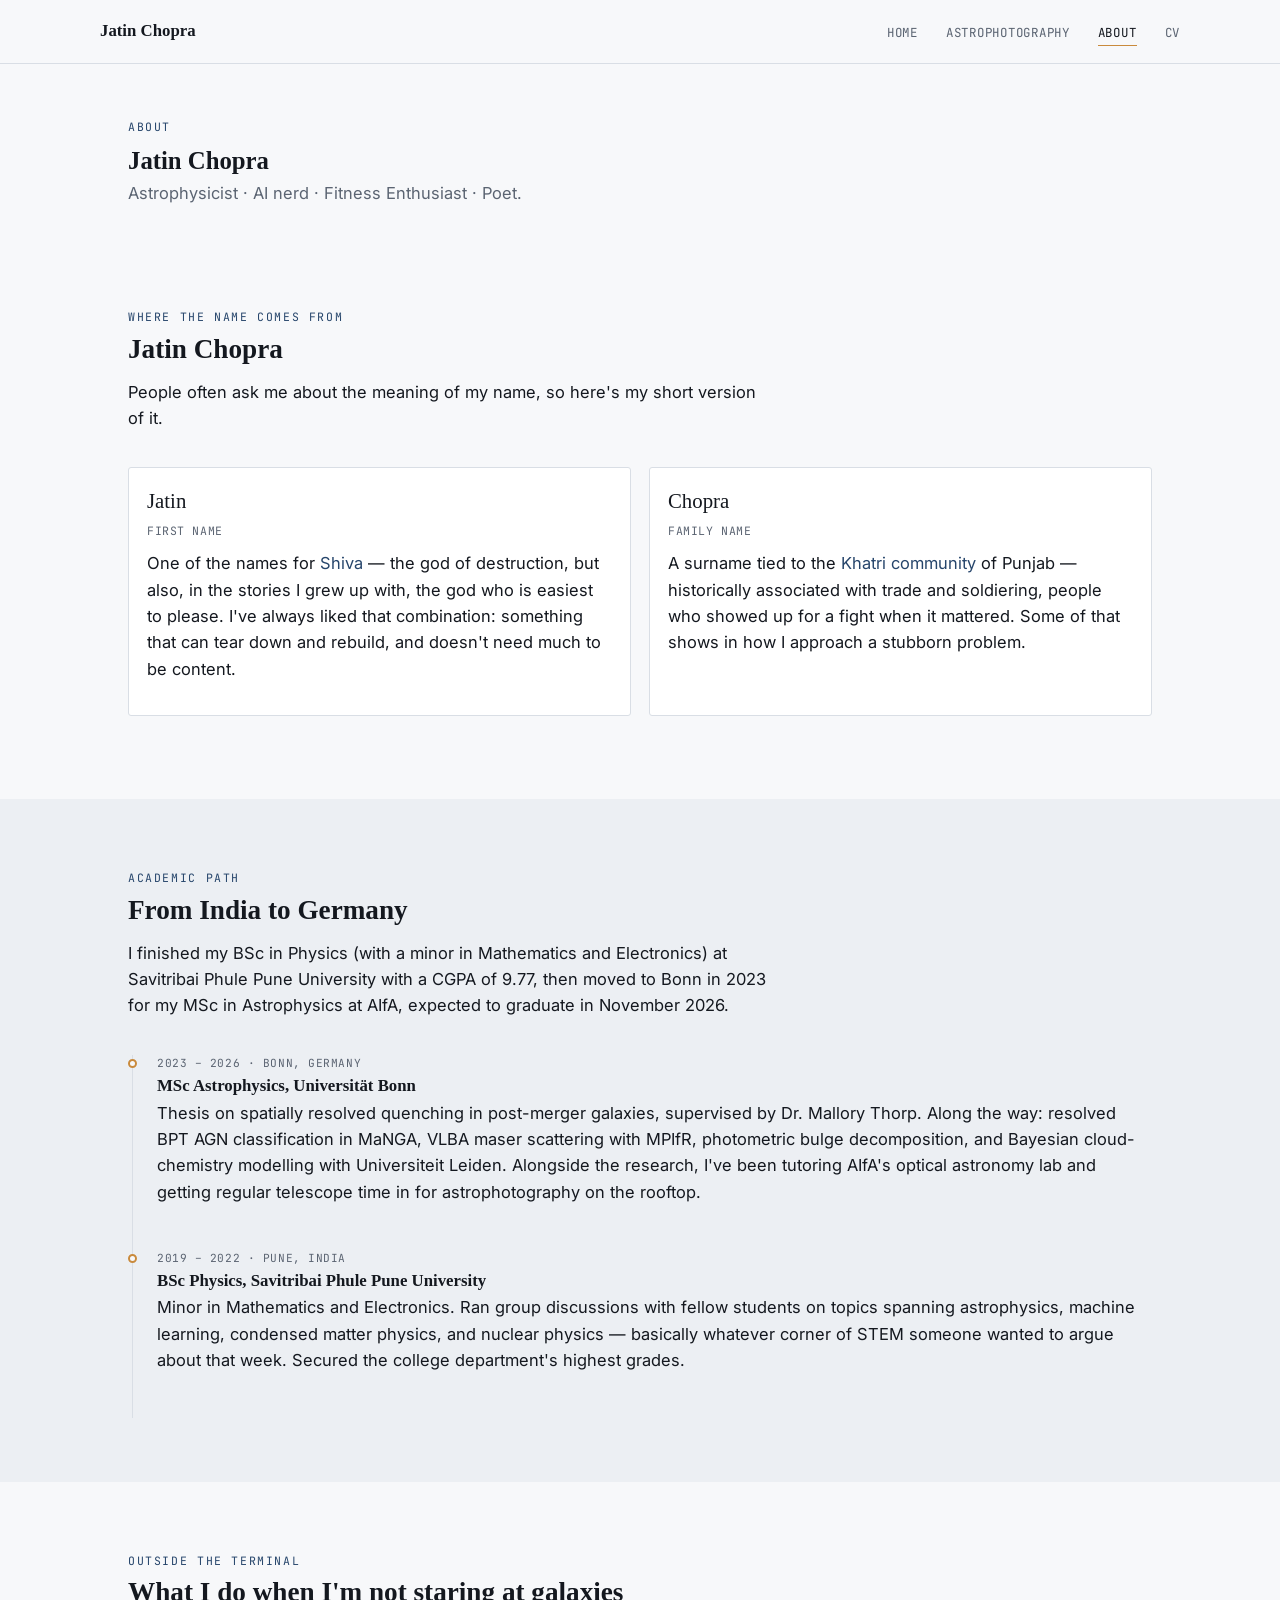
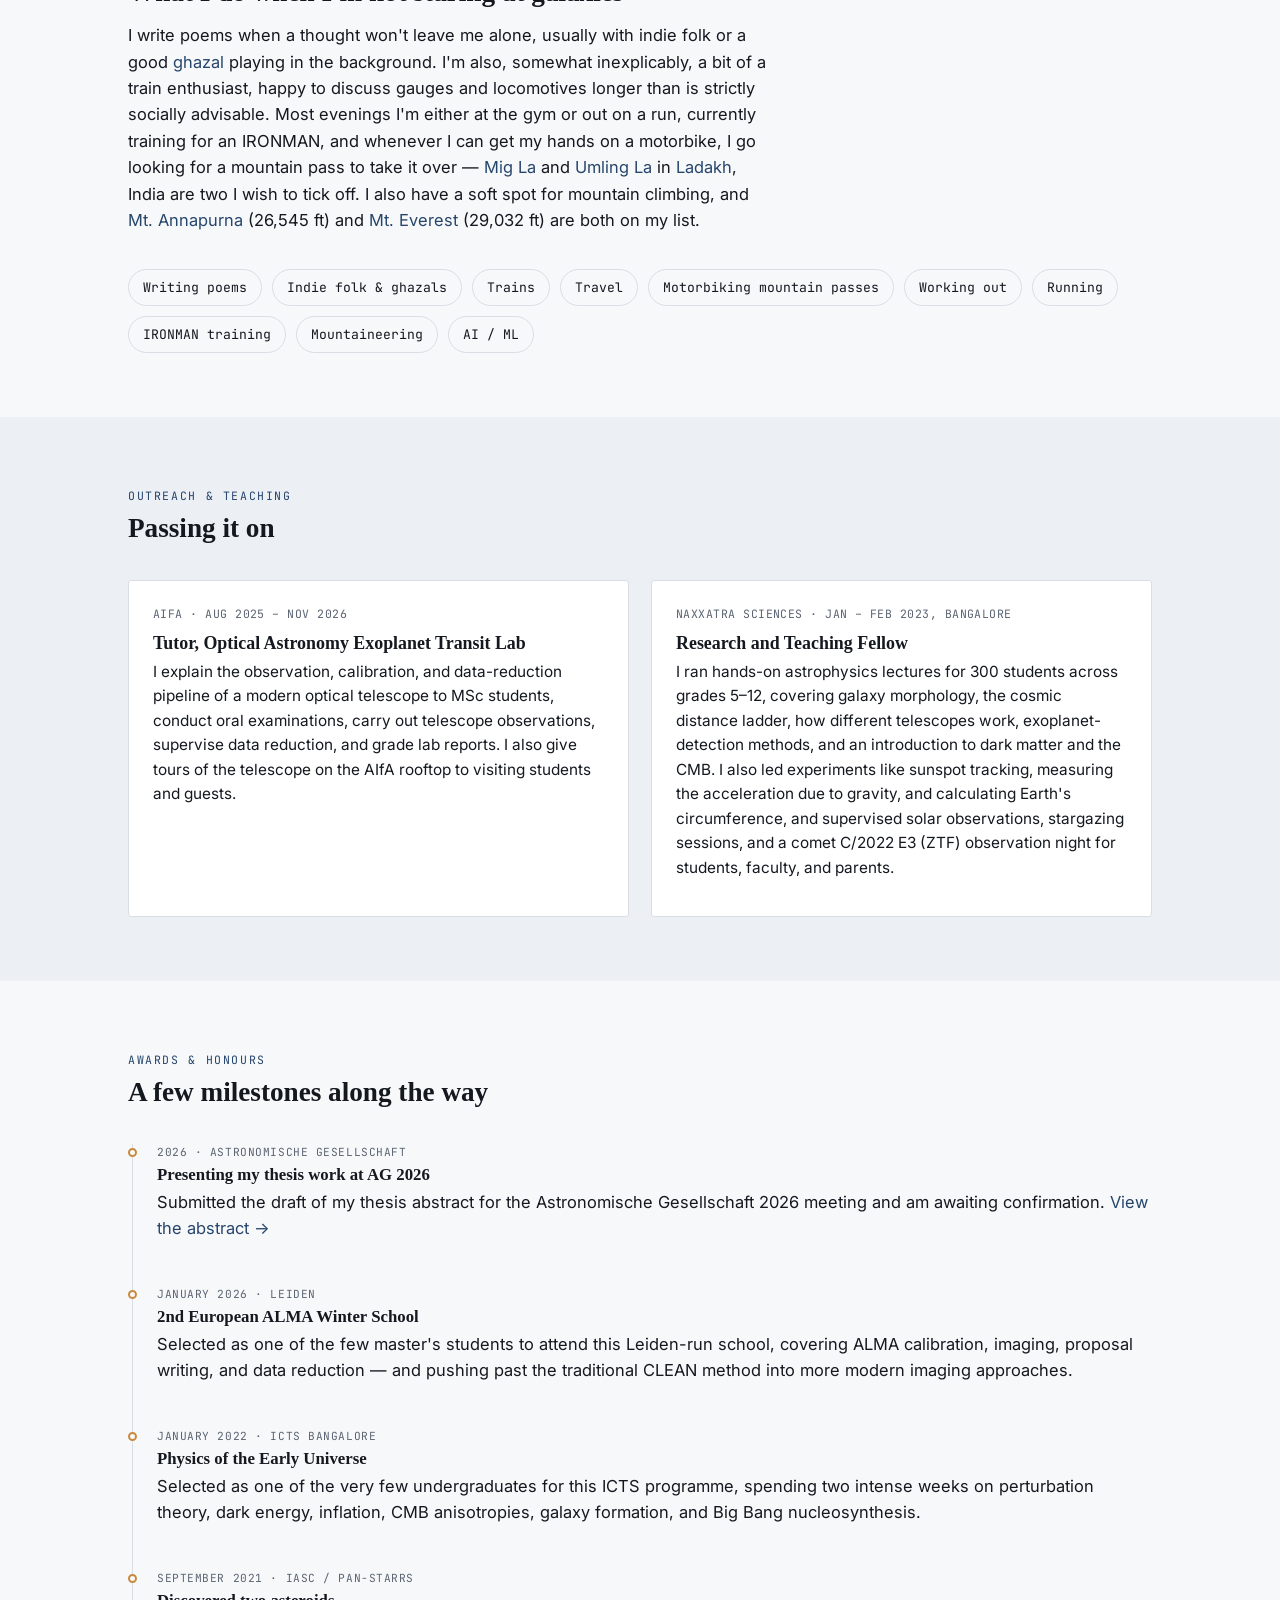
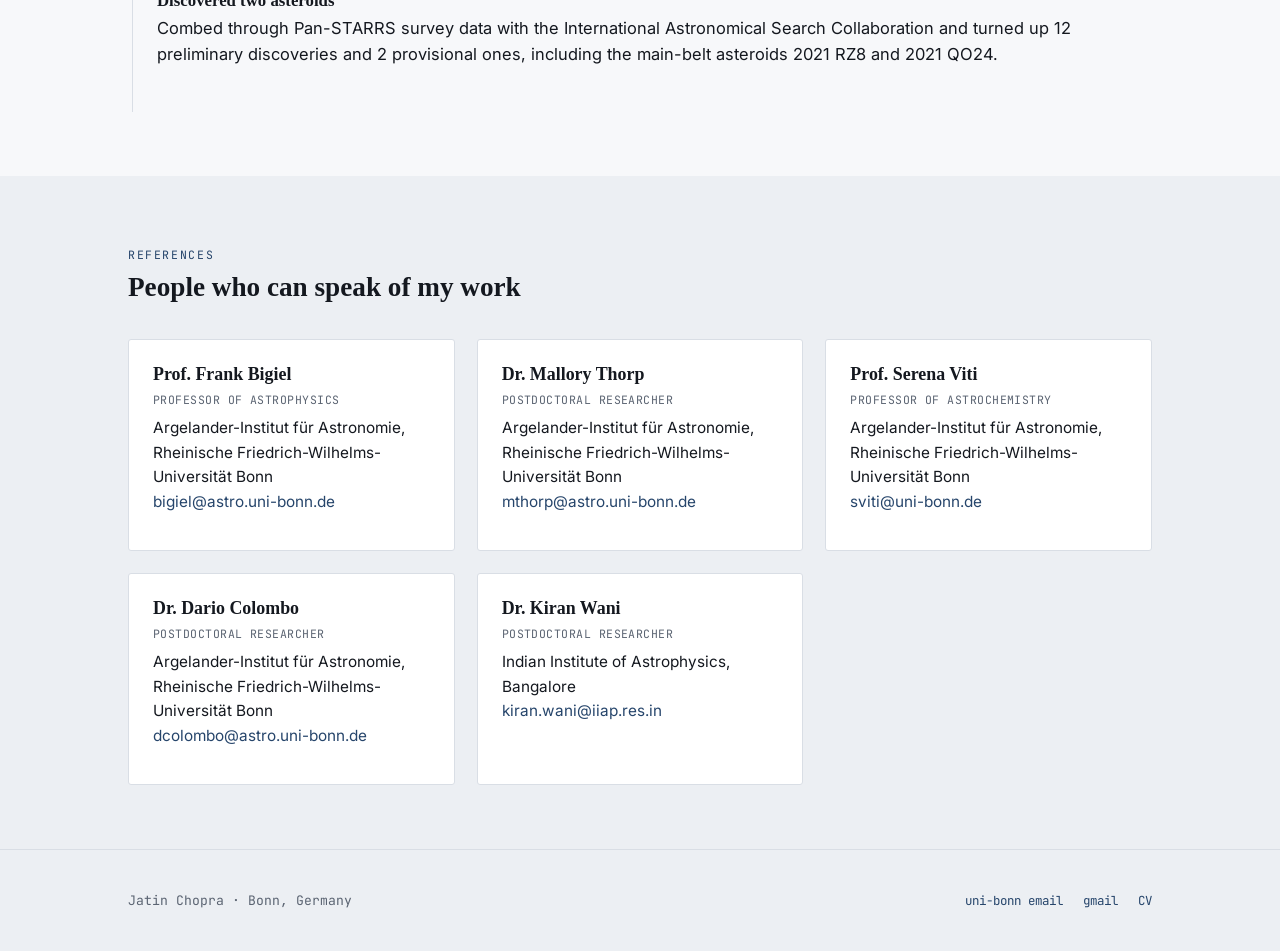
==== commit c6e9dc53: "Fix capitalization in about.html Corrected capitalization of 'Fitness Enthusiast' and 'Poet' in the " ====
--- a/about.html
+++ b/about.html
@@ -31,7 +31,7 @@
     <div class="container">
       <div class="eyebrow">About</div>
       <h1 style="margin-bottom:.2em;">Jatin Chopra</h1>
-      <p style="color:var(--muted); margin:0;">Astrophysicist · AI nerd · fitness enthusiast · poet.</p>
+      <p style="color:var(--muted); margin:0;">Astrophysicist · AI nerd · Fitness Enthusiast · Poet.</p>
     </div>
   </section>
 
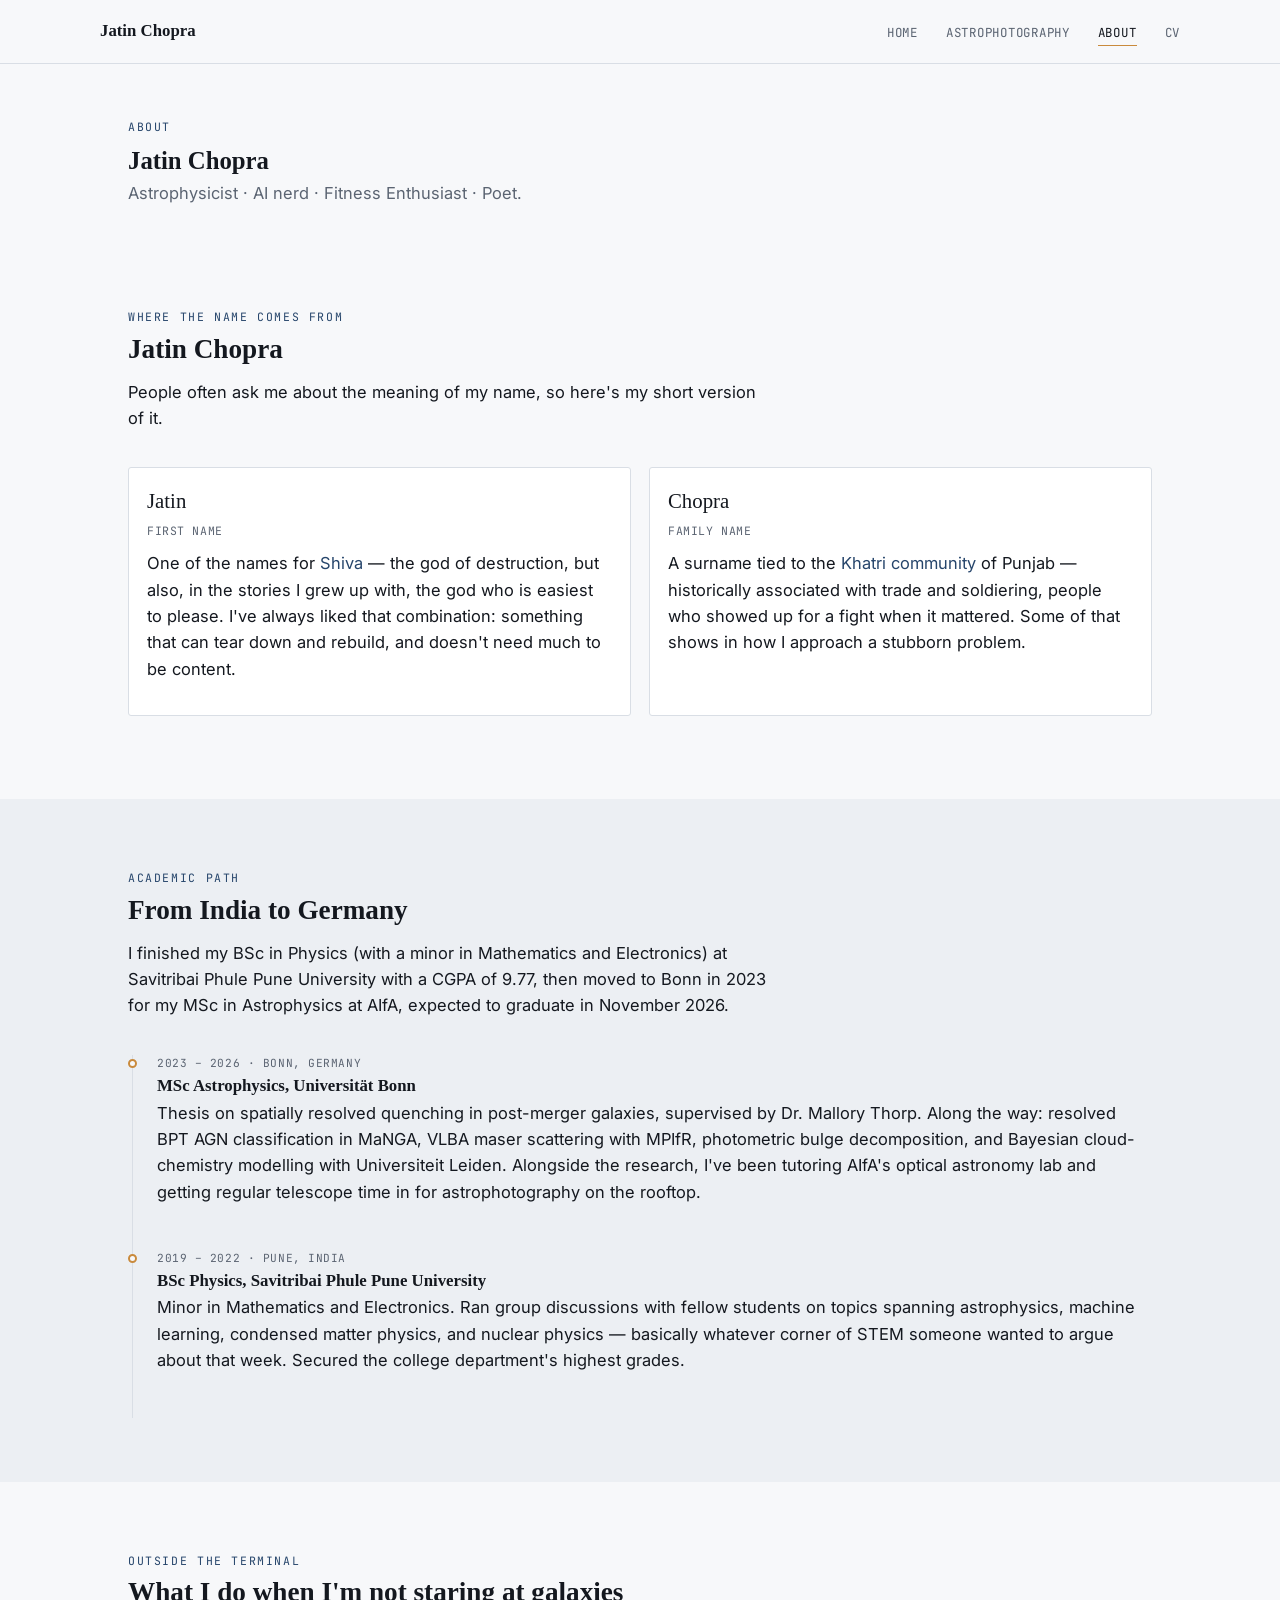
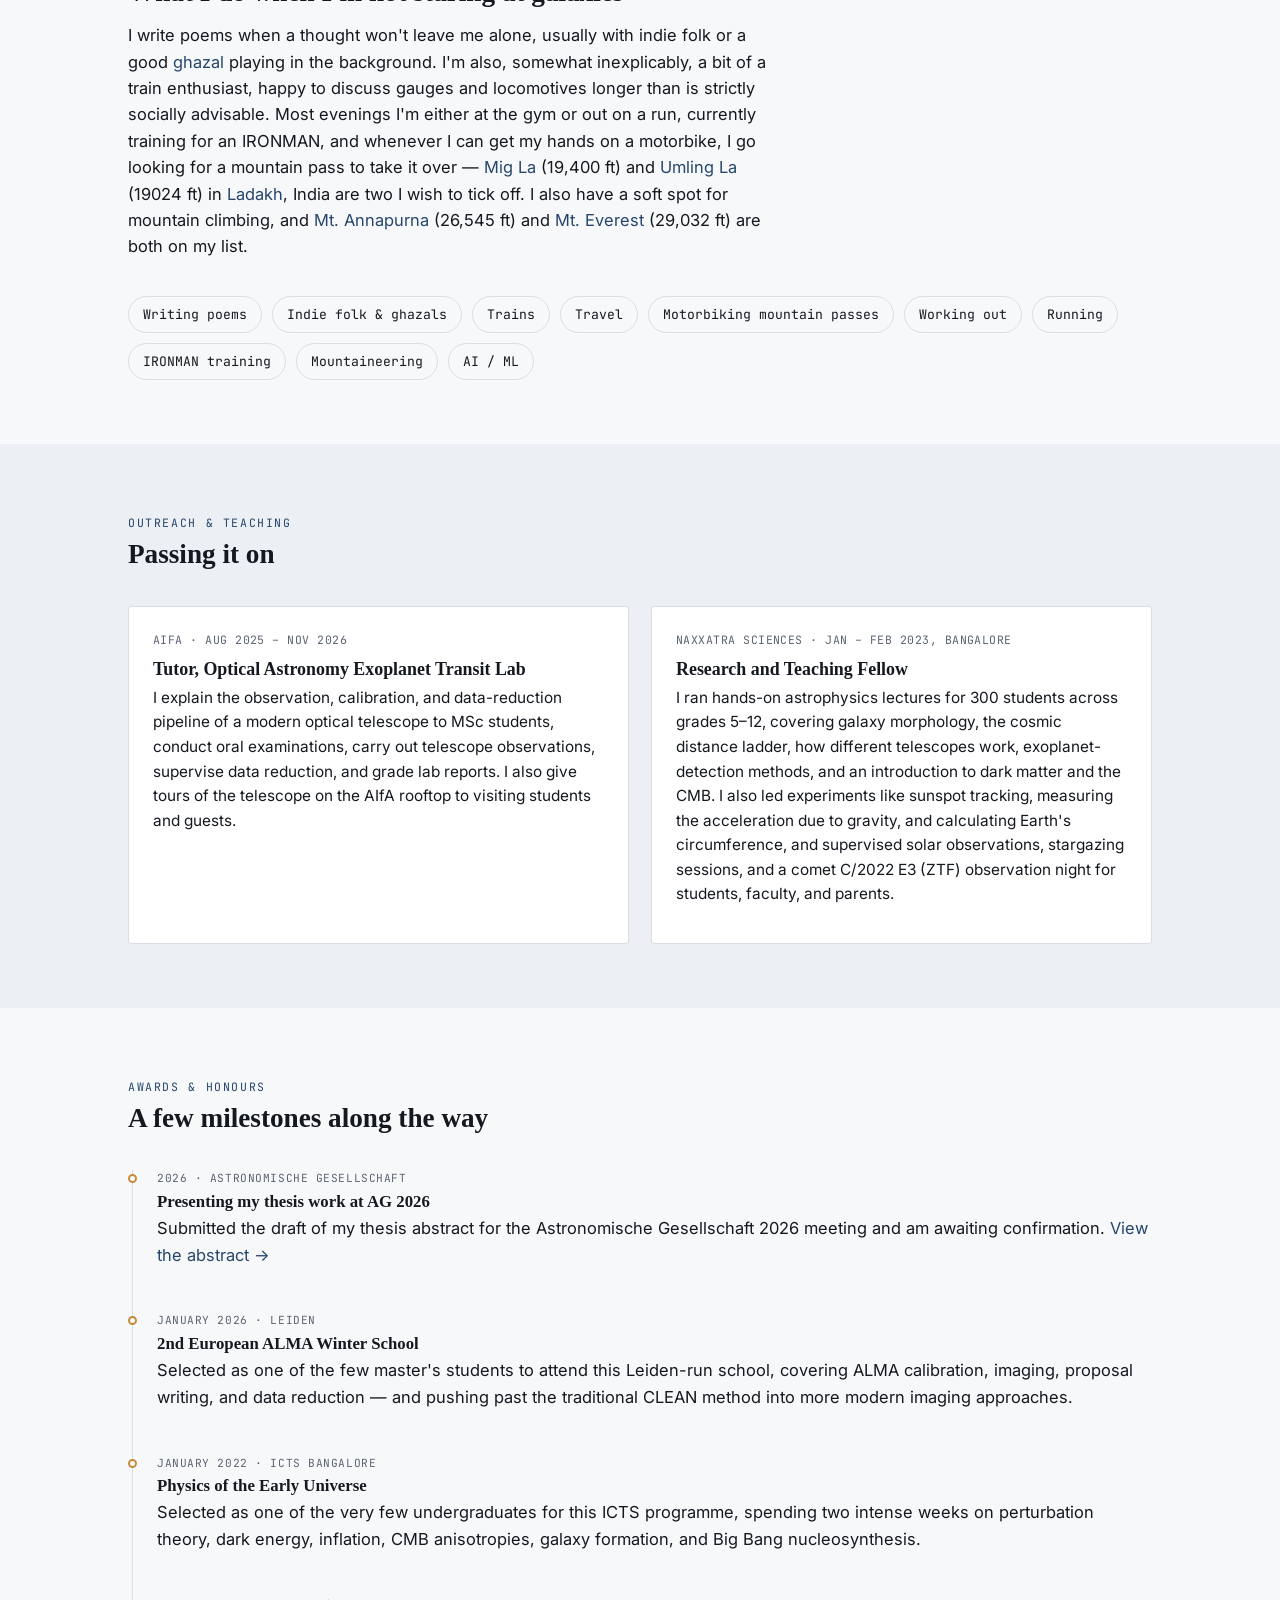
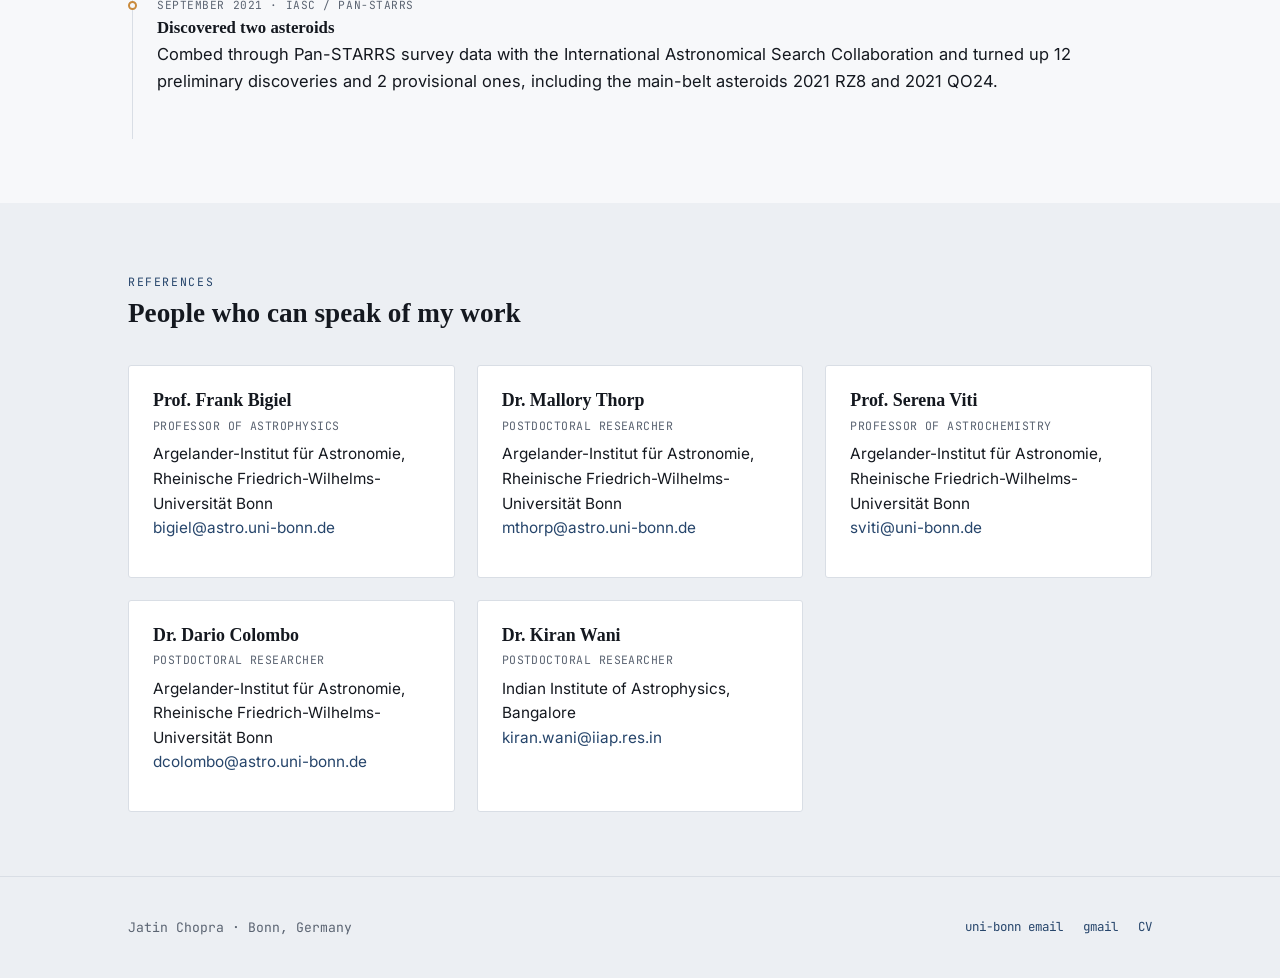
==== commit ef96b991: "Correct elevation details for mountain passes Updated the elevation details for Mig La and Umling La" ====
--- a/about.html
+++ b/about.html
@@ -87,7 +87,7 @@
       <div class="section-head">
         <div class="eyebrow">Outside the terminal</div>
         <h2>What I do when I'm not staring at galaxies</h2>
-        <p>I write poems when a thought won't leave me alone, usually with indie folk or a good <a href="https://en.wikipedia.org/wiki/Ghazal">ghazal</a> playing in the background. I'm also, somewhat inexplicably, a bit of a train enthusiast, happy to discuss gauges and locomotives longer than is strictly socially advisable. Most evenings I'm either at the gym or out on a run, currently training for an IRONMAN, and whenever I can get my hands on a motorbike, I go looking for a mountain pass to take it over — <a href="https://en.wikipedia.org/wiki/Mig_La">Mig La</a> and <a href="https://en.wikipedia.org/wiki/Umling_La">Umling La</a> in <a href="https://en.wikipedia.org/wiki/Ladakh">Ladakh</a>, India are two  I wish to tick off. I also have a soft spot for mountain climbing, and <a href="https://en.wikipedia.org/wiki/Annapurna">Mt. Annapurna</a> (26,545 ft) and <a href="https://en.wikipedia.org/wiki/Everest">Mt. Everest</a> (29,032 ft) are both on my list.</p>
+        <p>I write poems when a thought won't leave me alone, usually with indie folk or a good <a href="https://en.wikipedia.org/wiki/Ghazal">ghazal</a> playing in the background. I'm also, somewhat inexplicably, a bit of a train enthusiast, happy to discuss gauges and locomotives longer than is strictly socially advisable. Most evenings I'm either at the gym or out on a run, currently training for an IRONMAN, and whenever I can get my hands on a motorbike, I go looking for a mountain pass to take it over — <a href="https://en.wikipedia.org/wiki/Mig_La">Mig La</a> (19,400 ft) and <a href="https://en.wikipedia.org/wiki/Umling_La">Umling La</a> (19024 ft) in <a href="https://en.wikipedia.org/wiki/Ladakh">Ladakh</a>, India are two  I wish to tick off. I also have a soft spot for mountain climbing, and <a href="https://en.wikipedia.org/wiki/Annapurna">Mt. Annapurna</a> (26,545 ft) and <a href="https://en.wikipedia.org/wiki/Everest">Mt. Everest</a> (29,032 ft) are both on my list.</p>
       </div>
       <ul class="interest-list">
         <li>Writing poems</li>
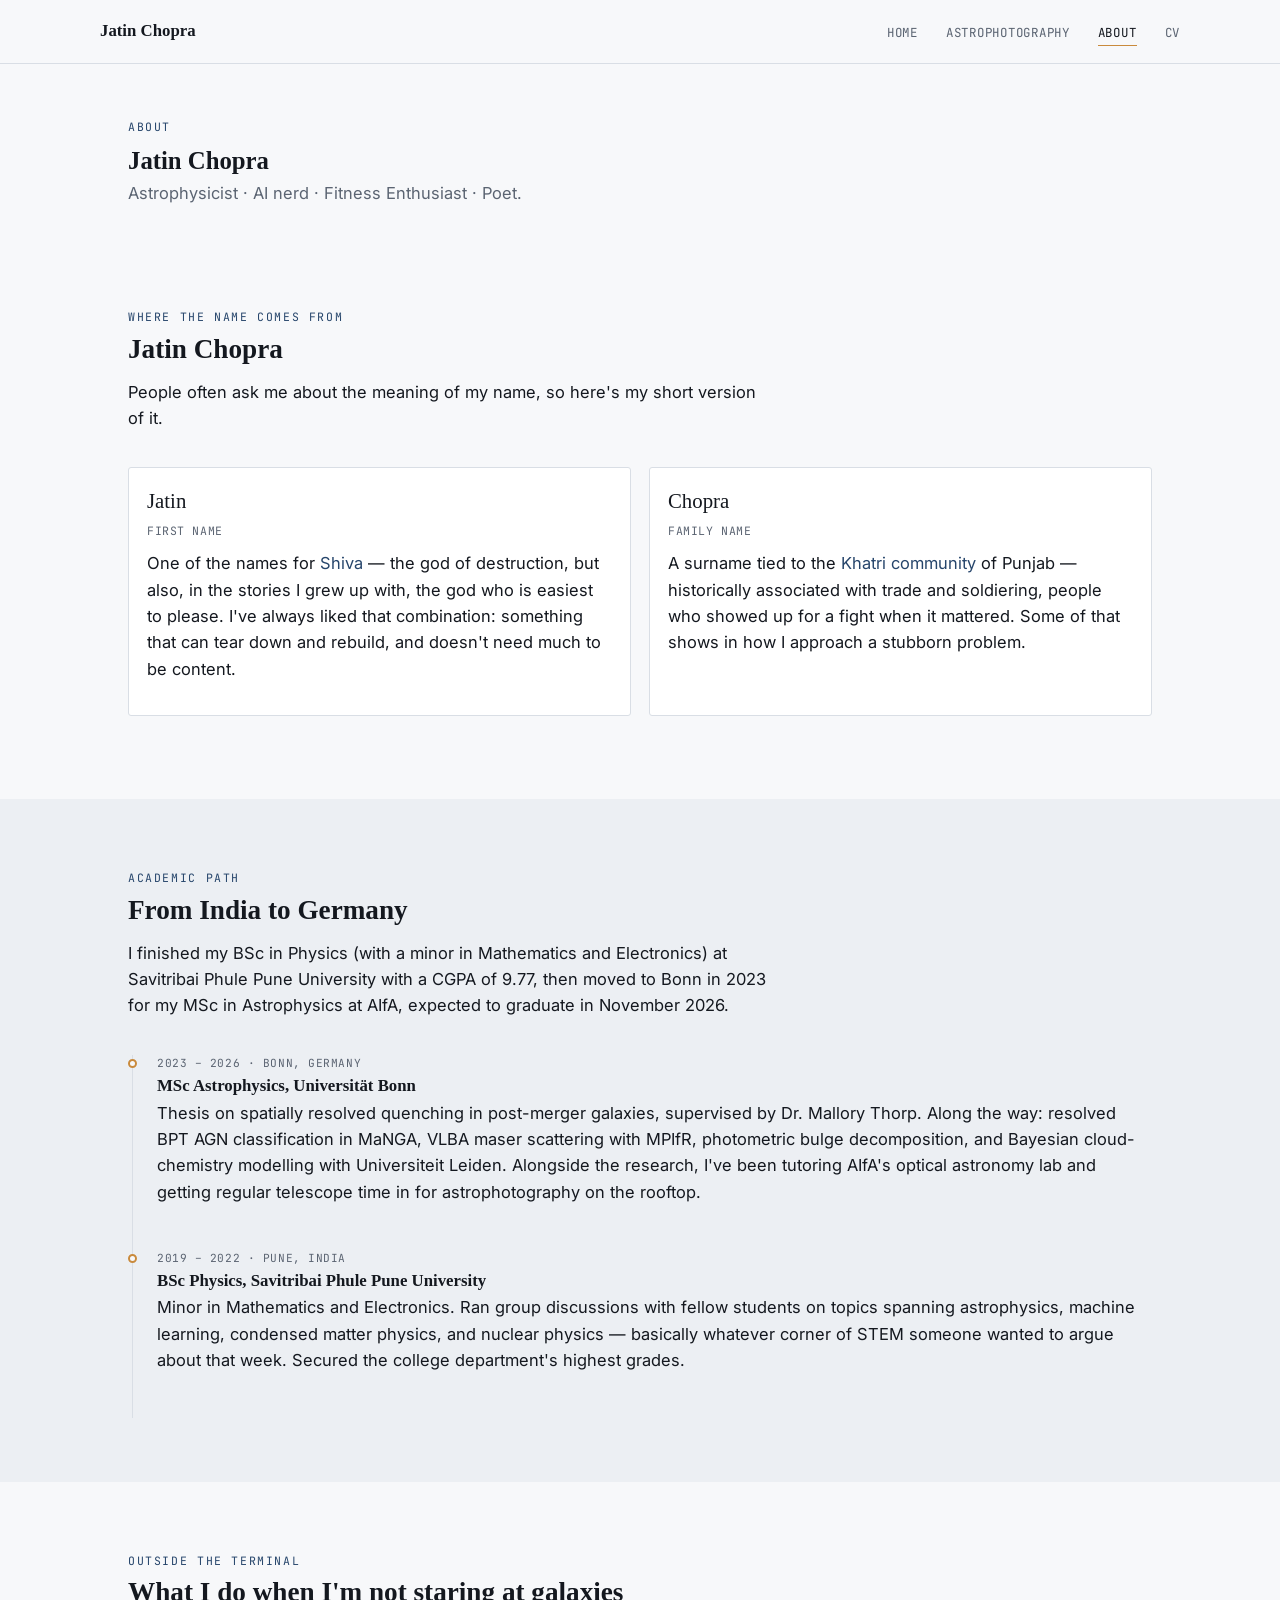
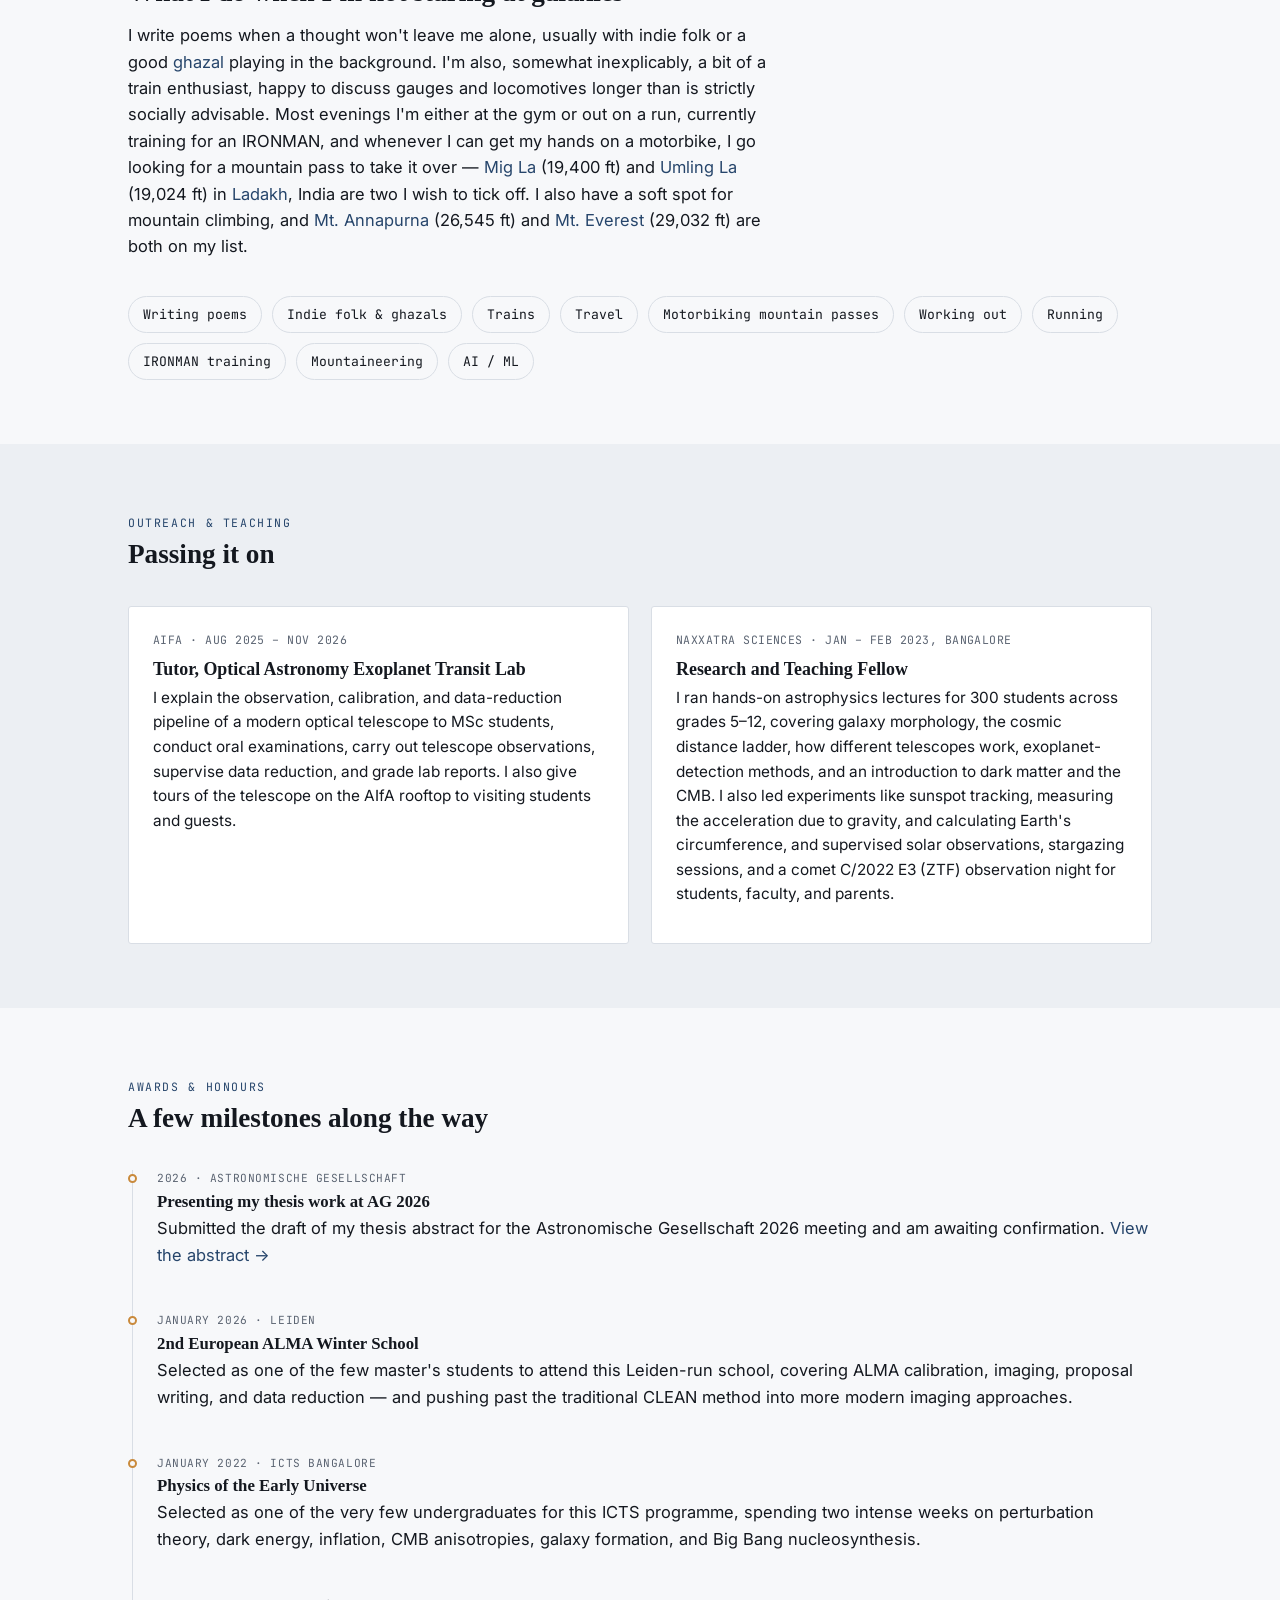
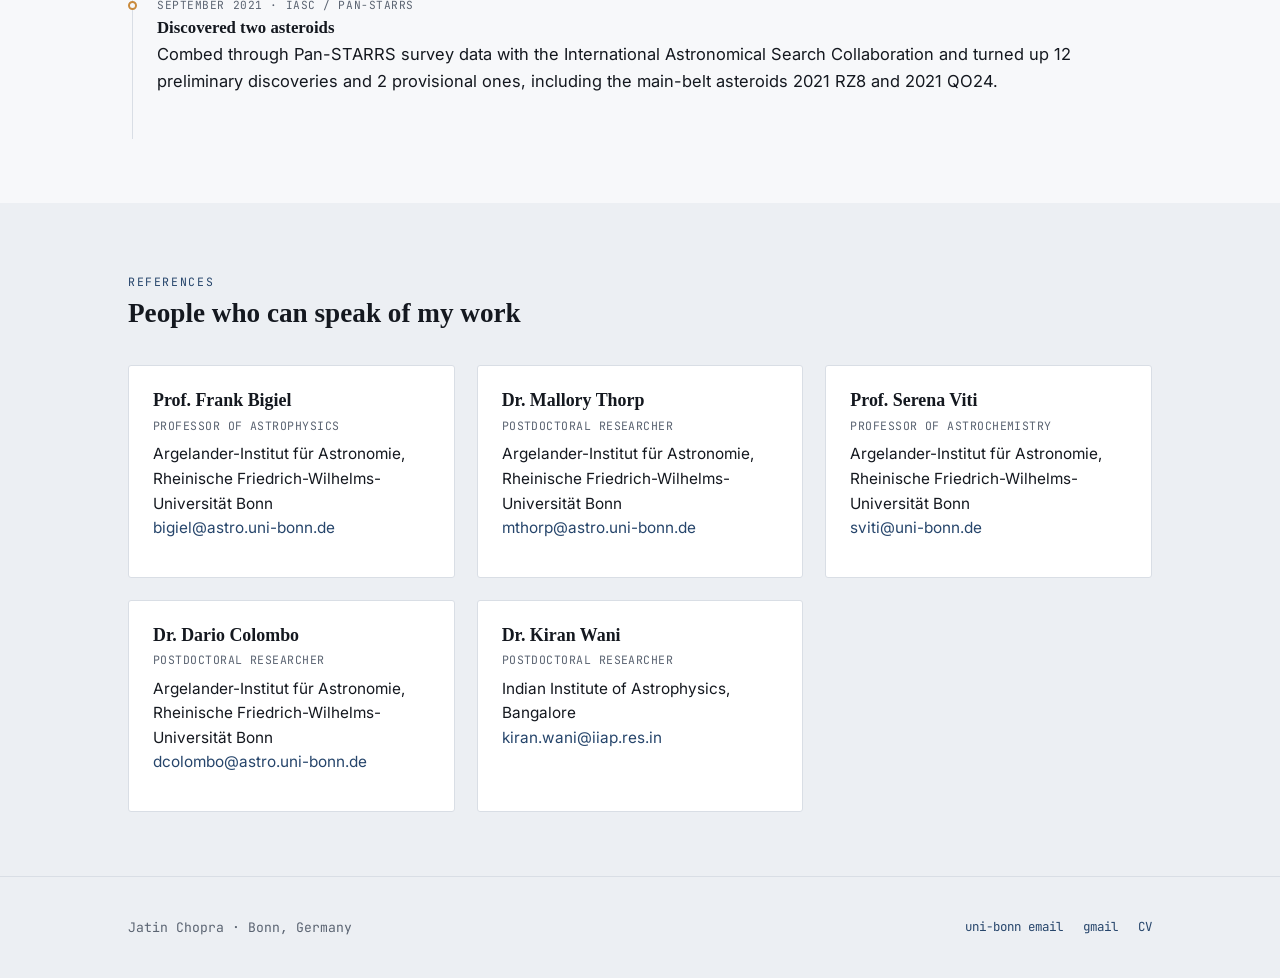
==== commit 750acdb1: "Update about.html" ====
--- a/about.html
+++ b/about.html
@@ -87,7 +87,7 @@
       <div class="section-head">
         <div class="eyebrow">Outside the terminal</div>
         <h2>What I do when I'm not staring at galaxies</h2>
-        <p>I write poems when a thought won't leave me alone, usually with indie folk or a good <a href="https://en.wikipedia.org/wiki/Ghazal">ghazal</a> playing in the background. I'm also, somewhat inexplicably, a bit of a train enthusiast, happy to discuss gauges and locomotives longer than is strictly socially advisable. Most evenings I'm either at the gym or out on a run, currently training for an IRONMAN, and whenever I can get my hands on a motorbike, I go looking for a mountain pass to take it over — <a href="https://en.wikipedia.org/wiki/Mig_La">Mig La</a> (19,400 ft) and <a href="https://en.wikipedia.org/wiki/Umling_La">Umling La</a> (19024 ft) in <a href="https://en.wikipedia.org/wiki/Ladakh">Ladakh</a>, India are two  I wish to tick off. I also have a soft spot for mountain climbing, and <a href="https://en.wikipedia.org/wiki/Annapurna">Mt. Annapurna</a> (26,545 ft) and <a href="https://en.wikipedia.org/wiki/Everest">Mt. Everest</a> (29,032 ft) are both on my list.</p>
+        <p>I write poems when a thought won't leave me alone, usually with indie folk or a good <a href="https://en.wikipedia.org/wiki/Ghazal">ghazal</a> playing in the background. I'm also, somewhat inexplicably, a bit of a train enthusiast, happy to discuss gauges and locomotives longer than is strictly socially advisable. Most evenings I'm either at the gym or out on a run, currently training for an IRONMAN, and whenever I can get my hands on a motorbike, I go looking for a mountain pass to take it over — <a href="https://en.wikipedia.org/wiki/Mig_La">Mig La</a> (19,400 ft) and <a href="https://en.wikipedia.org/wiki/Umling_La">Umling La</a> (19,024 ft) in <a href="https://en.wikipedia.org/wiki/Ladakh">Ladakh</a>, India are two  I wish to tick off. I also have a soft spot for mountain climbing, and <a href="https://en.wikipedia.org/wiki/Annapurna">Mt. Annapurna</a> (26,545 ft) and <a href="https://en.wikipedia.org/wiki/Everest">Mt. Everest</a> (29,032 ft) are both on my list.</p>
       </div>
       <ul class="interest-list">
         <li>Writing poems</li>
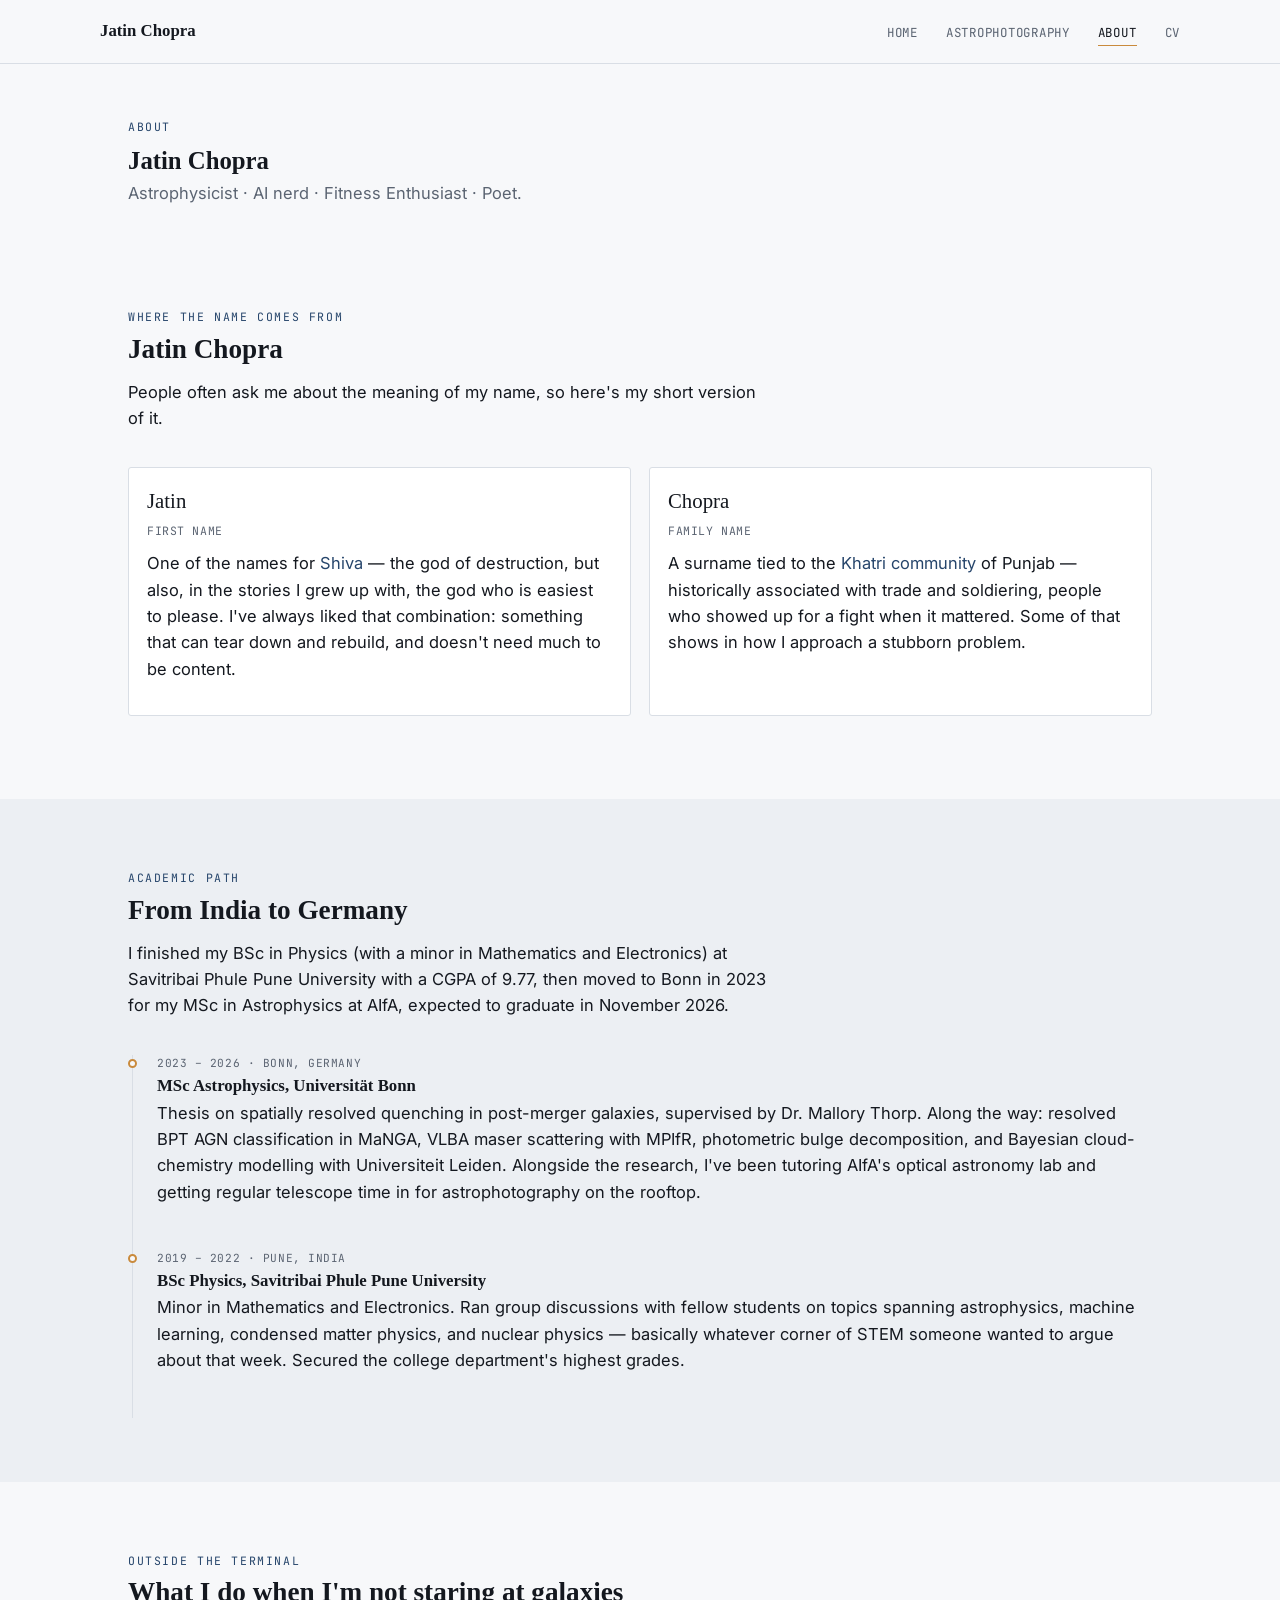
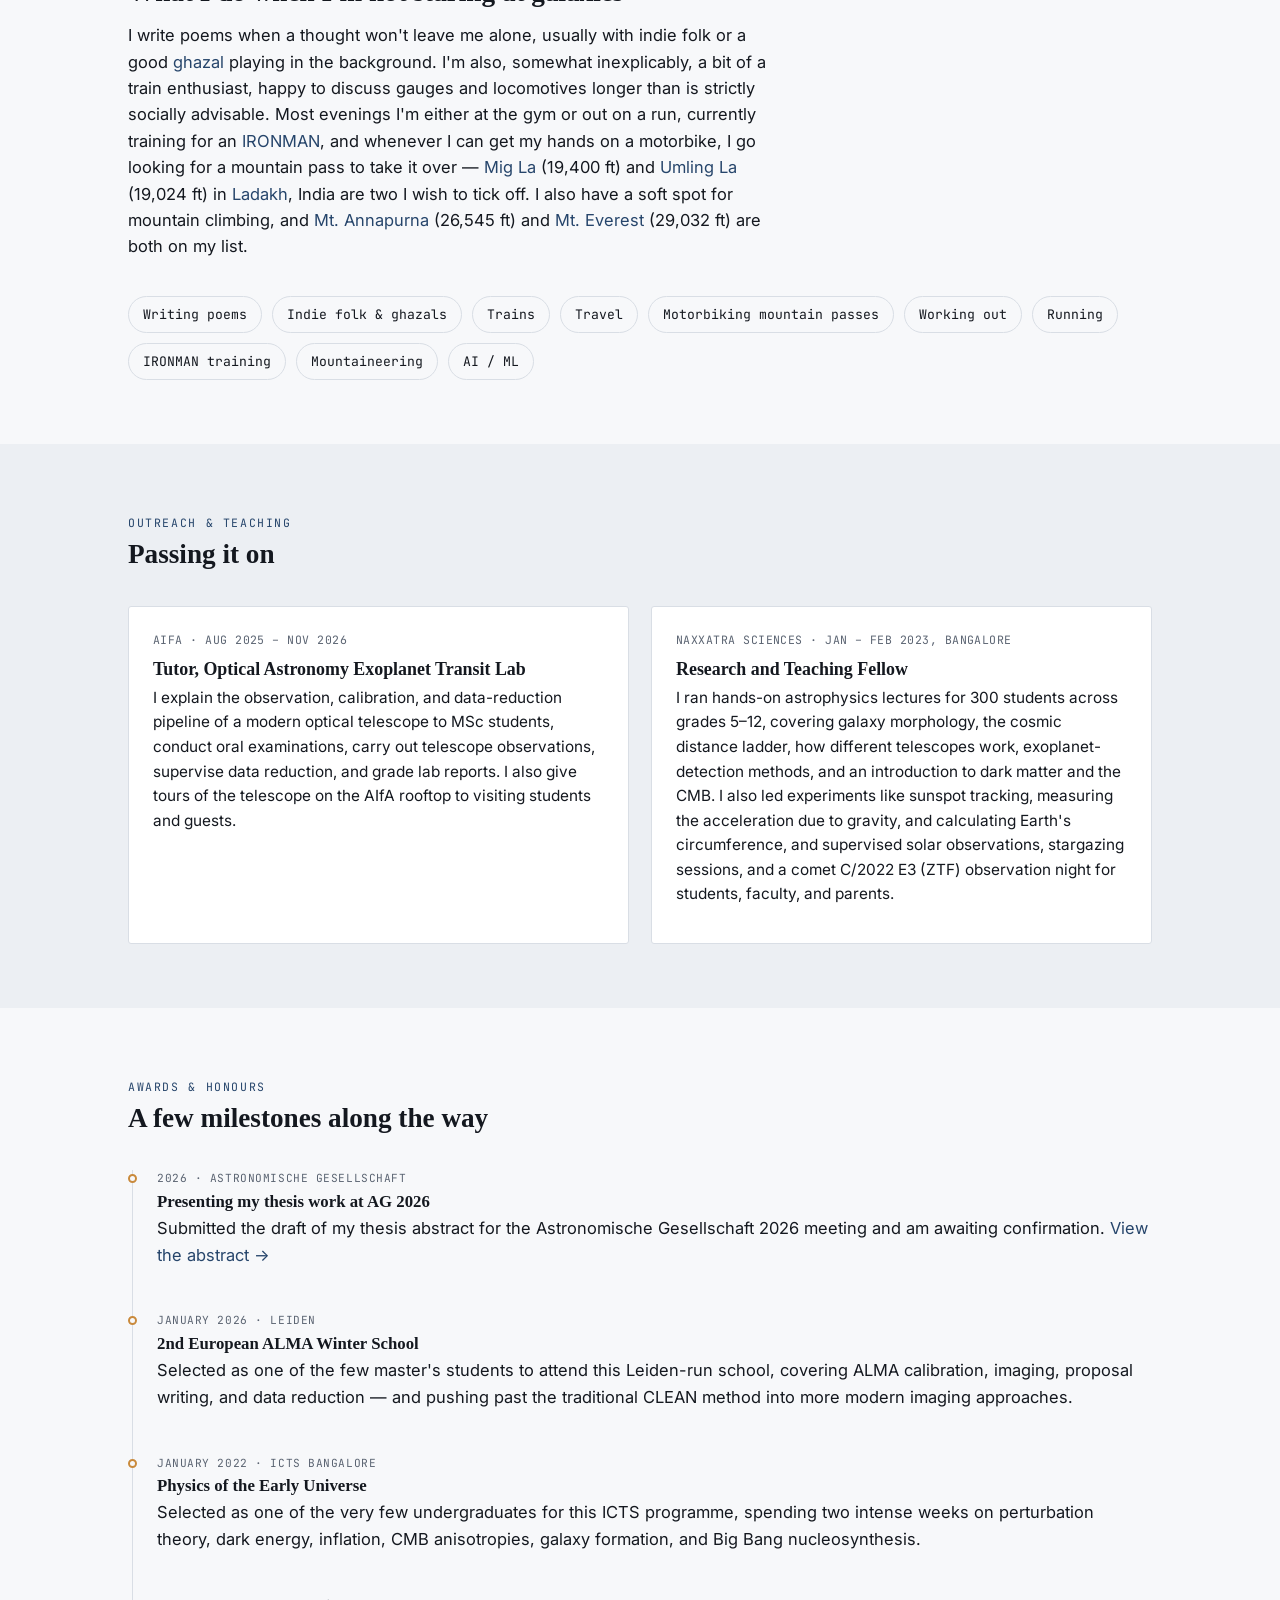
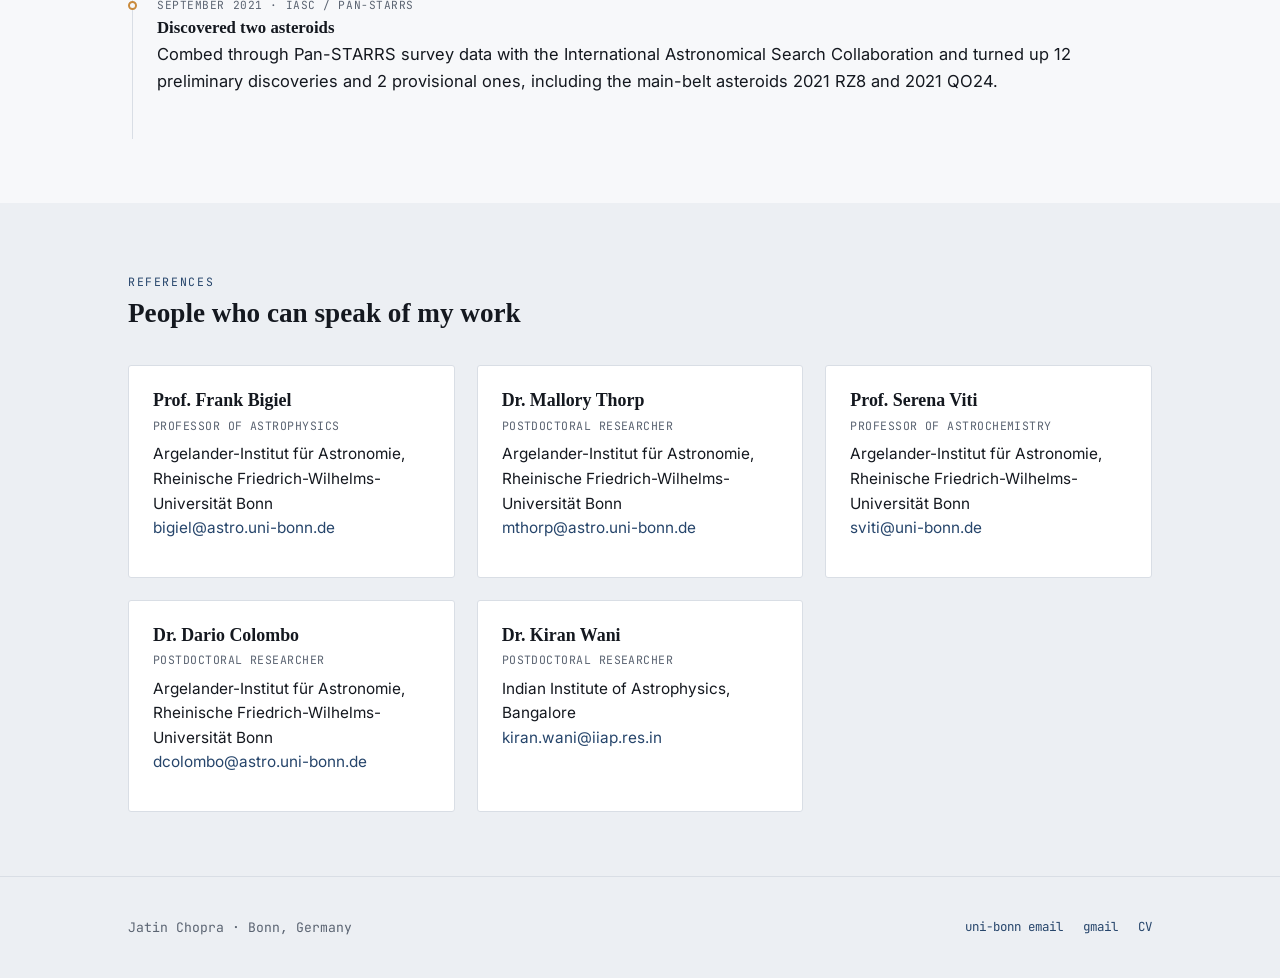
==== commit 16193041: "Revise personal interests and activities description Updated the description of personal interests, " ====
--- a/about.html
+++ b/about.html
@@ -87,7 +87,7 @@
       <div class="section-head">
         <div class="eyebrow">Outside the terminal</div>
         <h2>What I do when I'm not staring at galaxies</h2>
-        <p>I write poems when a thought won't leave me alone, usually with indie folk or a good <a href="https://en.wikipedia.org/wiki/Ghazal">ghazal</a> playing in the background. I'm also, somewhat inexplicably, a bit of a train enthusiast, happy to discuss gauges and locomotives longer than is strictly socially advisable. Most evenings I'm either at the gym or out on a run, currently training for an IRONMAN, and whenever I can get my hands on a motorbike, I go looking for a mountain pass to take it over — <a href="https://en.wikipedia.org/wiki/Mig_La">Mig La</a> (19,400 ft) and <a href="https://en.wikipedia.org/wiki/Umling_La">Umling La</a> (19,024 ft) in <a href="https://en.wikipedia.org/wiki/Ladakh">Ladakh</a>, India are two  I wish to tick off. I also have a soft spot for mountain climbing, and <a href="https://en.wikipedia.org/wiki/Annapurna">Mt. Annapurna</a> (26,545 ft) and <a href="https://en.wikipedia.org/wiki/Everest">Mt. Everest</a> (29,032 ft) are both on my list.</p>
+        <p>I write poems when a thought won't leave me alone, usually with indie folk or a good <a href="https://en.wikipedia.org/wiki/Ghazal">ghazal</a> playing in the background. I'm also, somewhat inexplicably, a bit of a train enthusiast, happy to discuss gauges and locomotives longer than is strictly socially advisable. Most evenings I'm either at the gym or out on a run, currently training for an <a href="https://en.wikipedia.org/wiki/Ironman_Triathlon">IRONMAN</a>, and whenever I can get my hands on a motorbike, I go looking for a mountain pass to take it over — <a href="https://en.wikipedia.org/wiki/Mig_La">Mig La</a> (19,400 ft) and <a href="https://en.wikipedia.org/wiki/Umling_La">Umling La</a> (19,024 ft) in <a href="https://en.wikipedia.org/wiki/Ladakh">Ladakh</a>, India are two  I wish to tick off. I also have a soft spot for mountain climbing, and <a href="https://en.wikipedia.org/wiki/Annapurna">Mt. Annapurna</a> (26,545 ft) and <a href="https://en.wikipedia.org/wiki/Everest">Mt. Everest</a> (29,032 ft) are both on my list.</p>
       </div>
       <ul class="interest-list">
         <li>Writing poems</li>
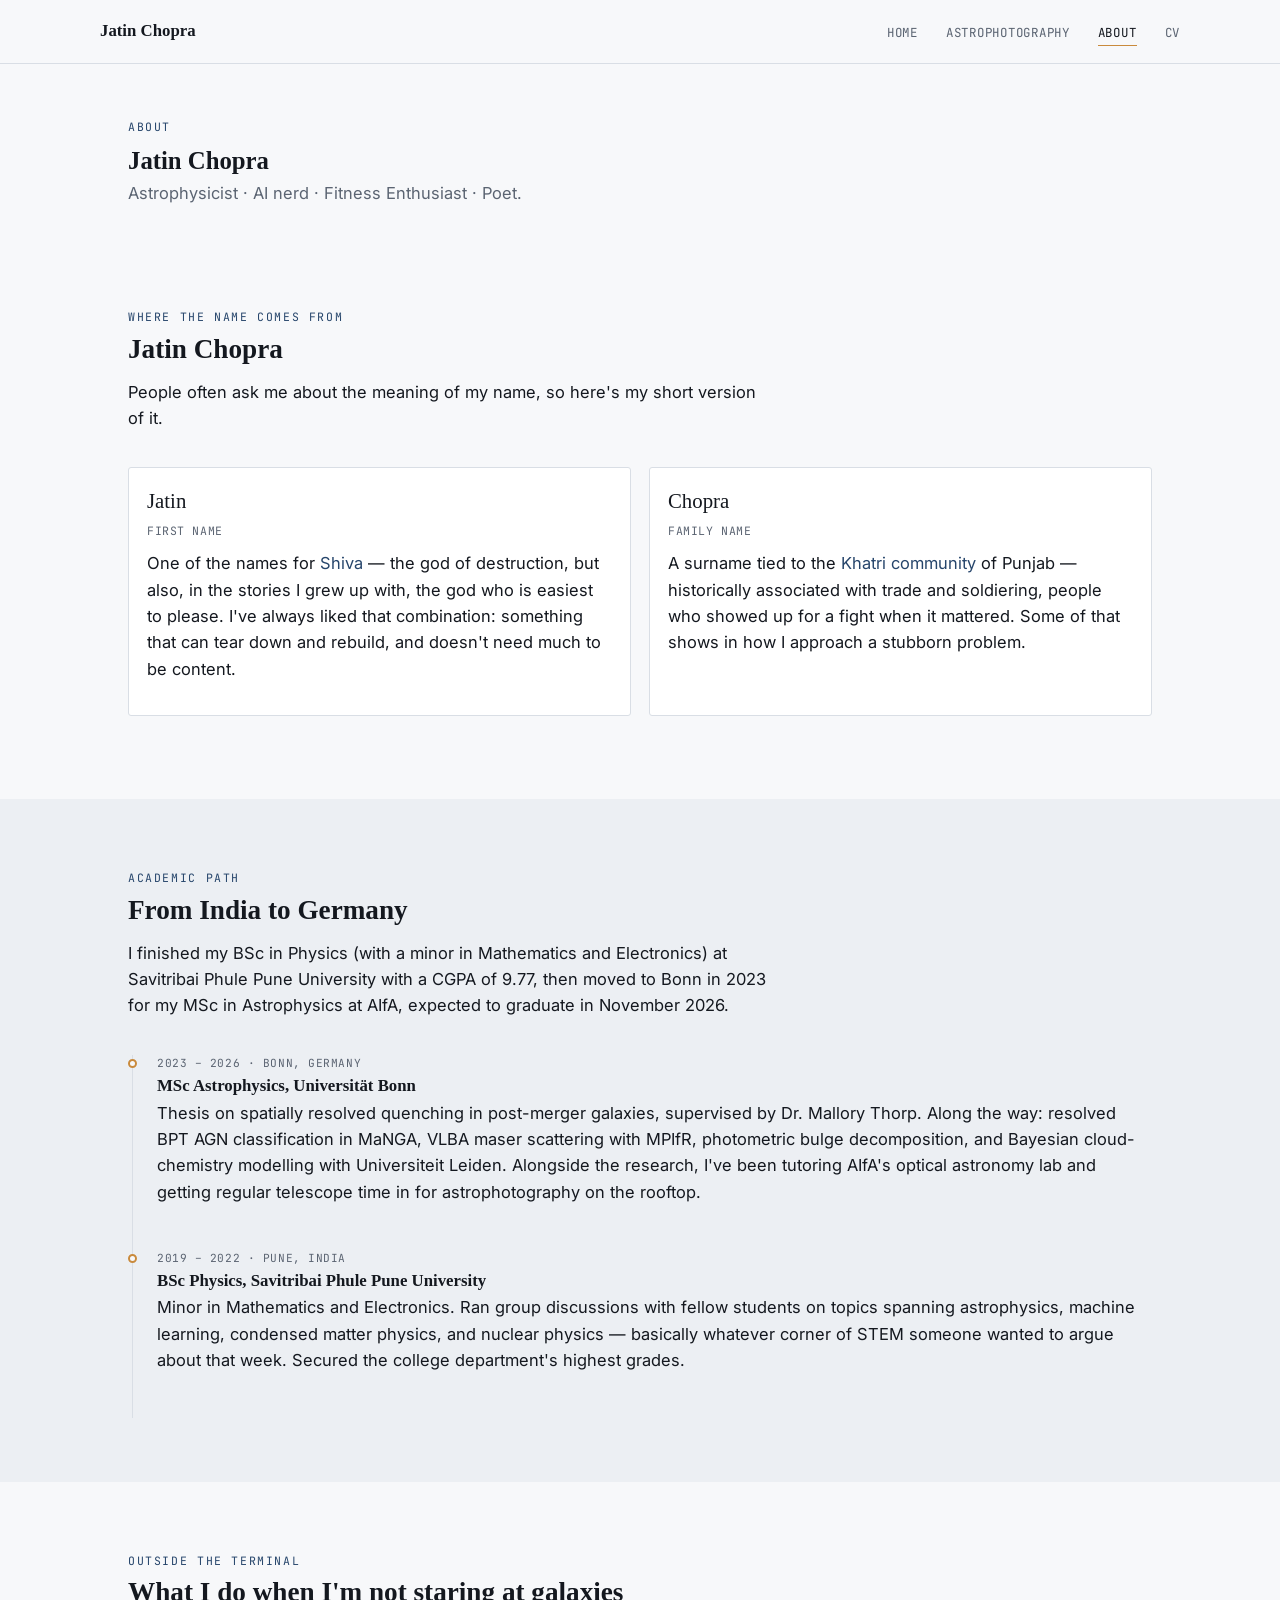
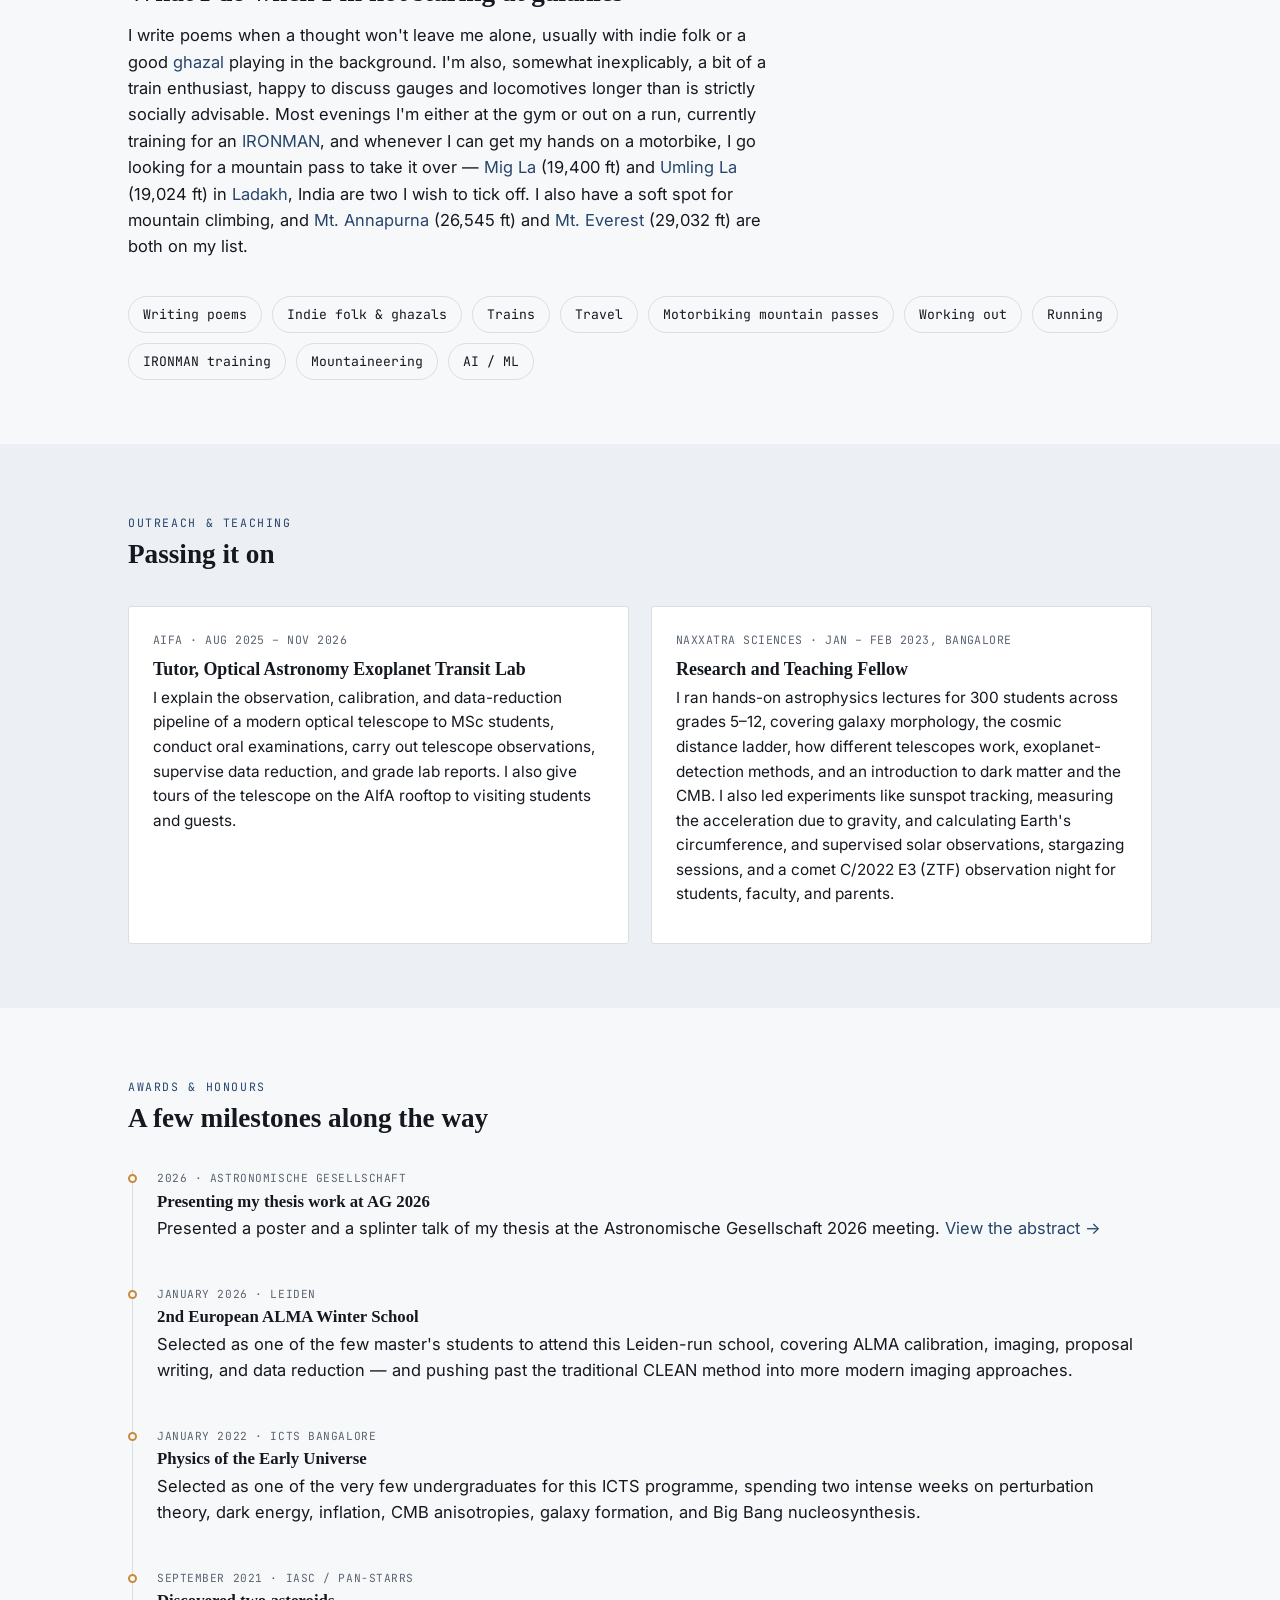
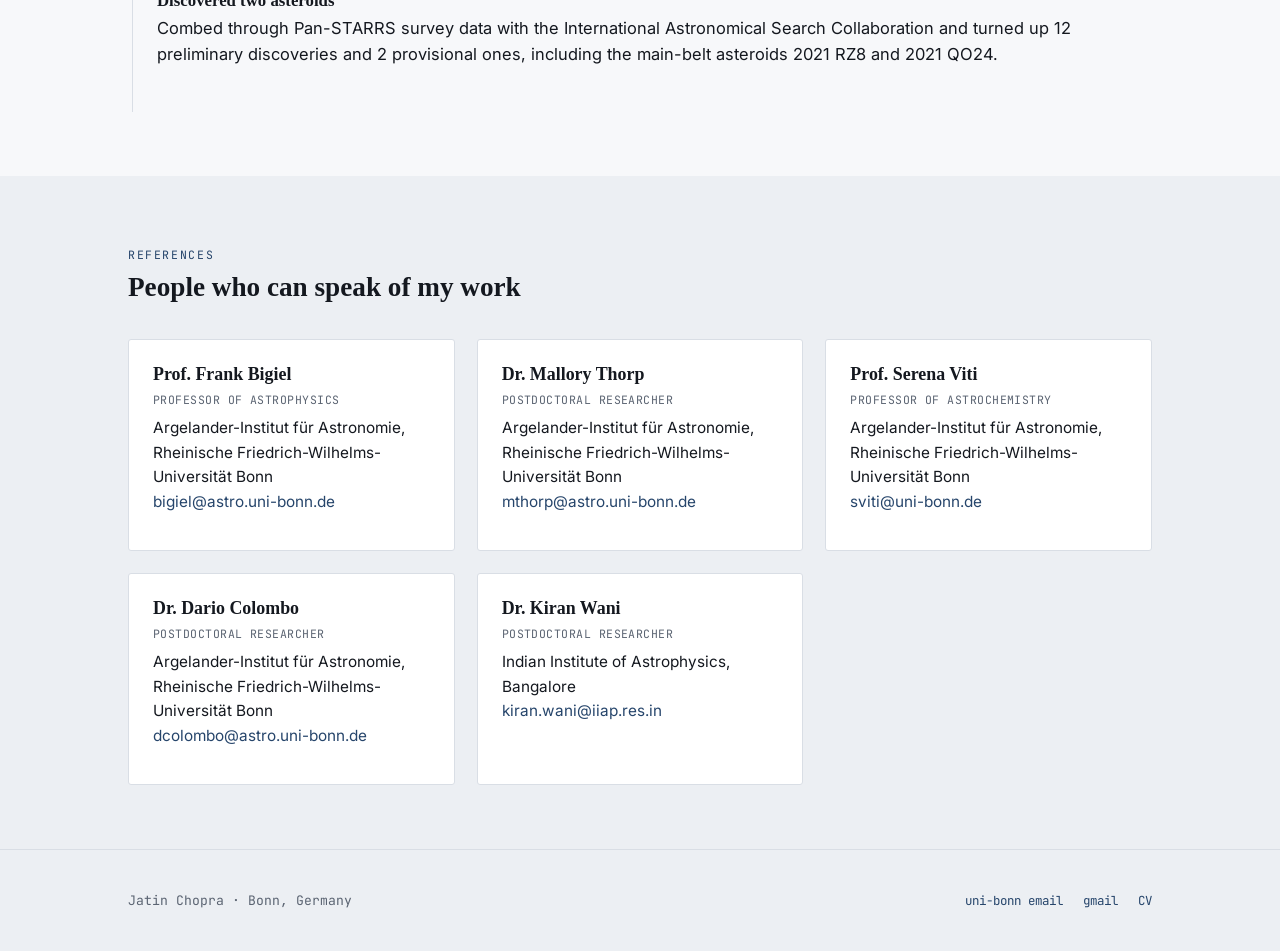
==== commit 96d2c4e4: "Update thesis presentation details for AG 2026" ====
--- a/about.html
+++ b/about.html
@@ -137,7 +137,7 @@
         <div class="entry">
           <div class="when">2026 · Astronomische Gesellschaft</div>
           <h3>Presenting my thesis work at AG 2026</h3>
-          <p>Submitted the draft of my thesis abstract for the Astronomische Gesellschaft 2026 meeting and am awaiting confirmation. <a href="https://ag2026.astronomische-gesellschaft.de/view_abstract.php?id=138">View the abstract →</a></p>
+          <p>Presented a poster and a splinter talk of my thesis at the Astronomische Gesellschaft 2026 meeting. <a href="https://ag2026.astronomische-gesellschaft.de/view_abstract.php?id=138">View the abstract →</a></p>
         </div>
         <div class="entry">
           <div class="when">January 2026 · Leiden</div>
